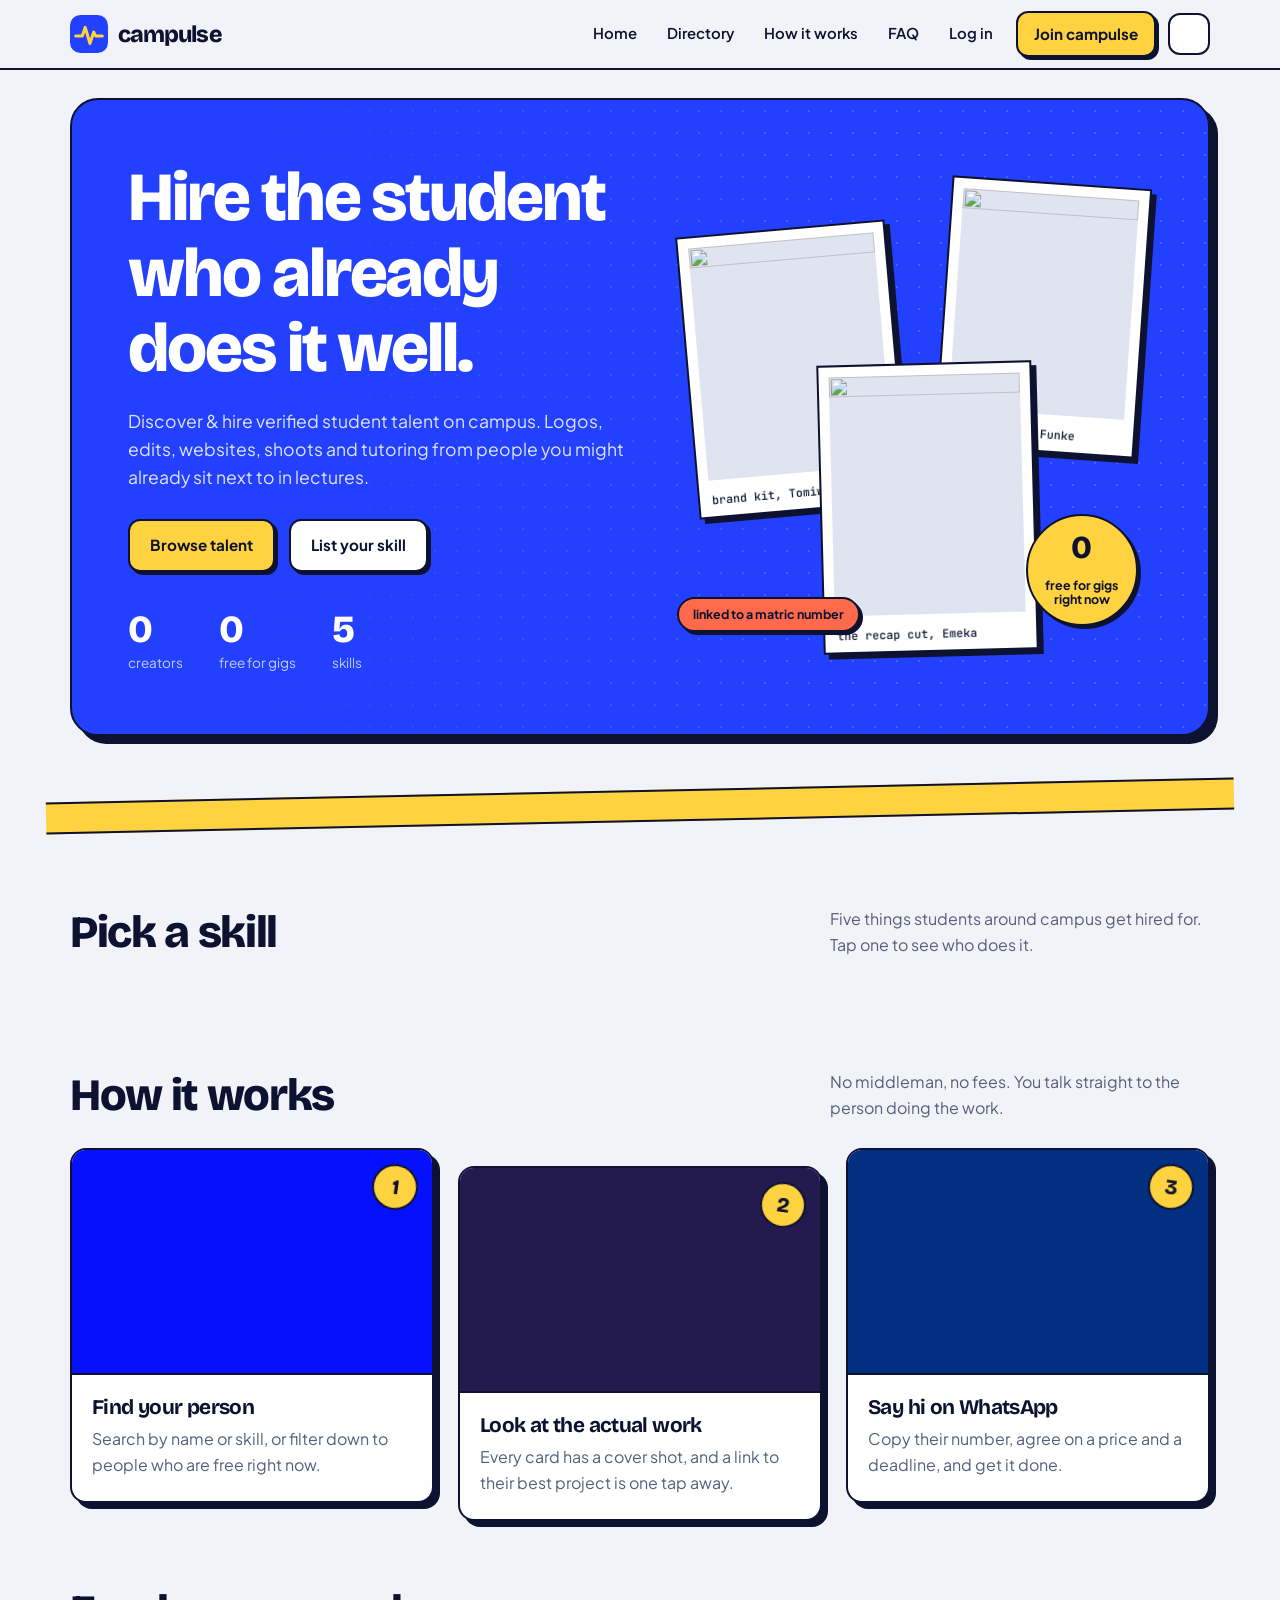
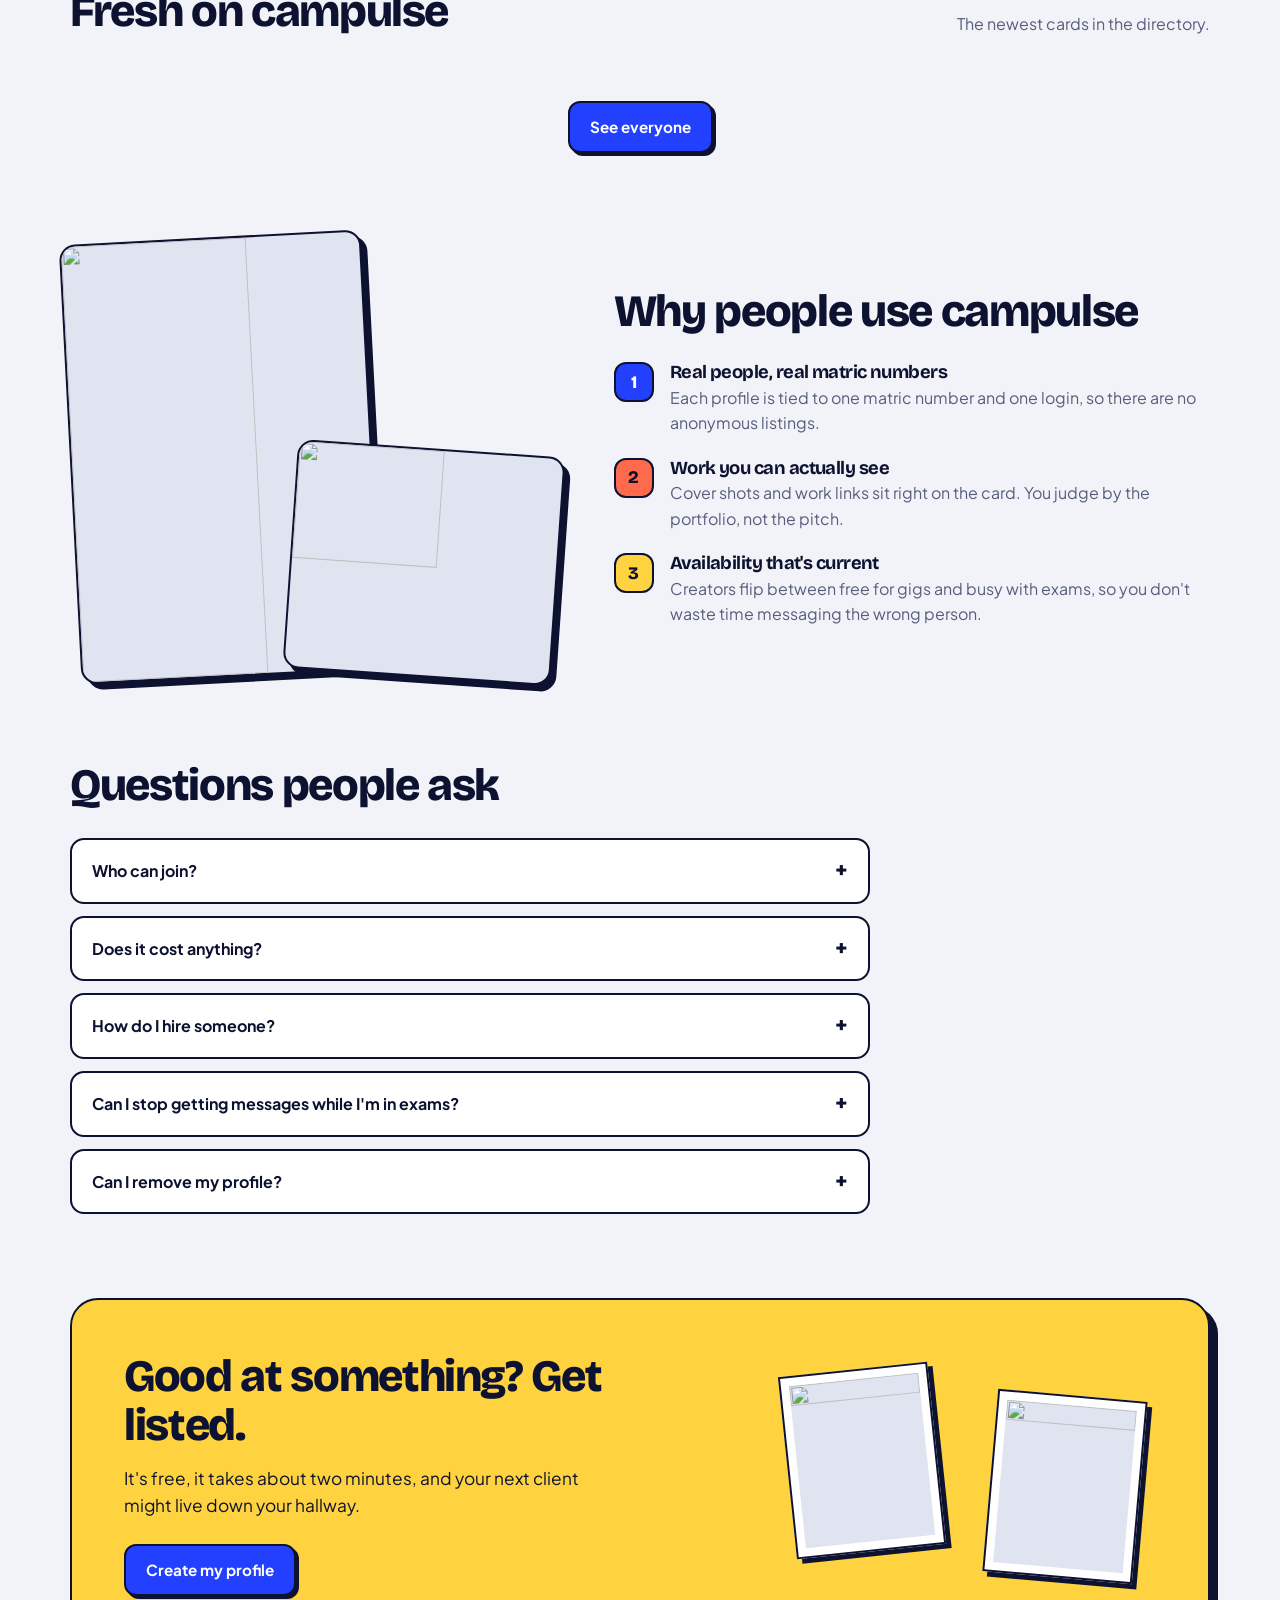
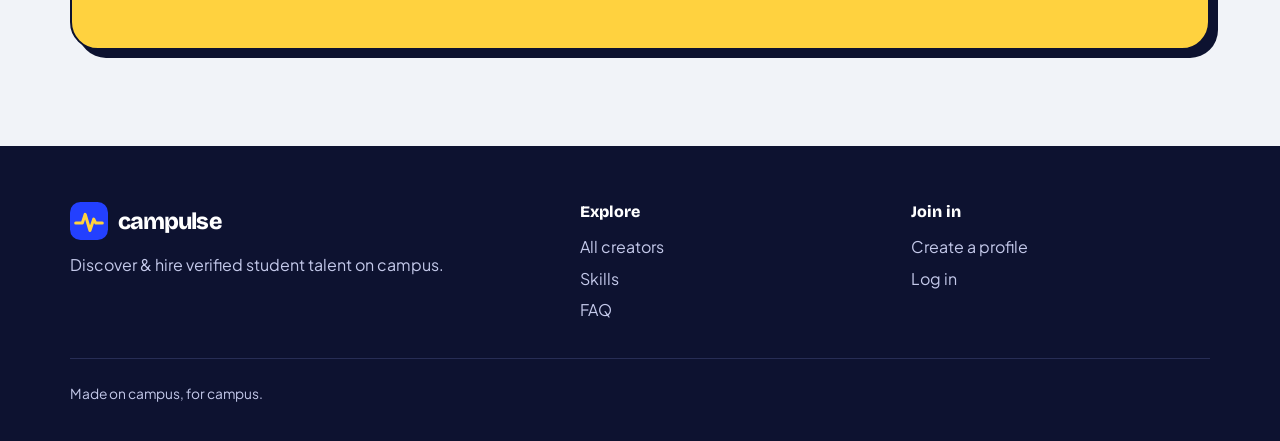
==== index.html @ c7cad1c8 "New" ====
<!DOCTYPE html>

<html data-theme="light" lang="en"><head><meta charset="utf-8"/><meta content="width=device-width, initial-scale=1" name="viewport"/><title>Campulse</title><link href="https://fonts.googleapis.com" rel="preconnect"/><link crossorigin="" href="https://fonts.gstatic.com" rel="preconnect"/><link href="https://fonts.googleapis.com/css2?family=Bricolage+Grotesque:opsz,wght@12..96,600;12..96,800&amp;family=JetBrains+Mono:wght@500&amp;family=Plus+Jakarta+Sans:wght@400;500;600;700&amp;display=swap" rel="stylesheet"/><link href="css/styles.css" rel="stylesheet"/><script>document.documentElement.dataset.theme=localStorage.getItem("campulse-theme")||(matchMedia("(prefers-color-scheme: dark)").matches?"dark":"light");</script></head><body><svg aria-hidden="true" height="0" style="position:absolute" width="0"><symbol id="logo" viewbox="0 0 40 40">
<rect fill="#2340ff" height="40" rx="11" width="40"></rect>
<path d="M6 22h7l3-9 5 17 4-12 2 4h7" fill="none" stroke="#ffd23f" stroke-linecap="round" stroke-linejoin="round" stroke-width="3.2"></path>
</symbol></svg><header class="nav">
<div class="wrap">
<a class="brand" href="index.html"><svg class="logo"><use href="#logo"></use></svg>campulse</a>
<nav aria-label="Main" class="links">
<a data-route="explore" href="index.html">Home</a>
<a data-route="directory" href="directory.html">Directory</a>
<a data-scroll="how" href="index.html#how">How it works</a>
<a data-scroll="faq" href="index.html#faq">FAQ</a>
<span id="navAuth"><a href="login.html">Log in</a><a class="btn sun" href="signup.html">Join campulse</a></span>
</nav>
<button class="icon-btn" id="themeBtn"></button>
<button aria-expanded="false" aria-label="Menu" class="icon-btn" id="menuBtn"></button>
</div>
</header><main class="wrap"><section id="explore">
<div class="hero">
<div class="hero-copy">
<h1>Hire the student who already does it well.</h1>
<p class="lead">Discover &amp; hire verified student talent on campus. Logos, edits, websites, shoots and tutoring from people you might already sit next to in lectures.</p>
<div class="hero-cta">
<a class="btn sun" href="directory.html">Browse talent</a>
<a class="btn" href="signup.html">List your skill</a>
</div>
<dl class="hero-stats">
<div><dt id="statTotal">0</dt><dd>creators</dd></div>
<div><dt id="statAvail">0</dt><dd>free for gigs</dd></div>
<div><dt>5</dt><dd>skills</dd></div>
</dl>
</div>
<div aria-hidden="true" class="collage">
<figure class="polaroid p1" style="--rot:-5deg"><img alt="" src="https://images.unsplash.com/photo-1694175271713-a6e2cc378980?auto=format&fit=crop&w=1200&q=85"/><figcaption>brand kit, Tomiwa</figcaption></figure>
<figure class="polaroid p2" style="--rot:4deg"><img alt="" src="https://images.unsplash.com/photo-1773921404238-df0227d74be9?auto=format&fit=crop&w=1200&q=85"/><figcaption>convocation, Funke</figcaption></figure>
<figure class="polaroid p3" style="--rot:-1.5deg"><img alt="" src="https://images.unsplash.com/photo-1788626003925-5872c389457b?auto=format&fit=crop&w=1200&q=85"/><figcaption>the recap cut, Emeka</figcaption></figure>
<span class="blob s1"><b id="stickAvail">0</b>free for gigs right now</span>
<span class="blob s2">linked to a matric number</span>
</div>
</div>
<div aria-hidden="true" class="marquee"><div class="track" id="ticker"></div></div>
<section class="block reveal" id="skills">
<div class="head"><h2>Pick a skill</h2><p>Five things students around campus get hired for. Tap one to see who does it.</p></div>
<div class="tiles" id="tiles"></div>
</section>
<section class="block reveal" hidden="" id="spotWrap">
<div class="head"><h2>Free for gigs this week</h2><p>These creators said yes to new work. Tap a card for their bio and links.</p></div>
<div class="spot" id="spot"></div>
</section>
<section class="block reveal" id="how">
<div class="head"><h2>How it works</h2><p>No middleman, no fees. You talk straight to the person doing the work.</p></div>
<div class="steps">
<article class="step"><div class="duo"><img alt="" loading="lazy" onerror="this.remove()" src="https://images.unsplash.com/photo-1744320911030-1ab998d994d7?auto=format&fit=crop&w=1200&q=85"/></div>
<span class="num">1</span><h3>Find your person</h3><p>Search by name or skill, or filter down to people who are free right now.</p></article>
<article class="step"><div class="duo c2"><img alt="" loading="lazy" onerror="this.remove()" src="https://images.unsplash.com/photo-1531482615713-2afd69097998?auto=format&fit=crop&w=1200&q=85"/></div>
<span class="num">2</span><h3>Look at the actual work</h3><p>Every card has a cover shot, and a link to their best project is one tap away.</p></article>
<article class="step"><div class="duo c3"><img alt="" loading="lazy" onerror="this.remove()" src="https://images.unsplash.com/photo-1543501527-49e855165f73?auto=format&fit=crop&w=1200&q=85"/></div>
<span class="num">3</span><h3>Say hi on WhatsApp</h3><p>Copy their number, agree on a price and a deadline, and get it done.</p></article>
</div>
</section>
<section class="block reveal" id="fresh">
<div class="head"><h2>Fresh on campulse</h2><p>The newest cards in the directory.</p></div>
<div class="grid" id="previewGrid"></div>
<div class="see-all"><a class="btn primary" href="directory.html">See everyone</a></div>
</section>
<section class="block why reveal" id="why">
<div aria-hidden="true" class="why-art">
<img alt="" class="w1" loading="lazy" src="https://images.unsplash.com/photo-1531482615713-2afd69097998?auto=format&fit=crop&w=1200&q=85"/>
<img alt="" class="w2" loading="lazy" src="https://images.unsplash.com/photo-1522202176988-66273c2fd55f?auto=format&fit=crop&w=1200&q=85"/>
</div>
<div class="why-copy">
<h2>Why people use campulse</h2>
<ul class="feats">
<li><span class="fi">1</span><div><h3>Real people, real matric numbers</h3><p>Each profile is tied to one matric number and one login, so there are no anonymous listings.</p></div></li>
<li><span class="fi">2</span><div><h3>Work you can actually see</h3><p>Cover shots and work links sit right on the card. You judge by the portfolio, not the pitch.</p></div></li>
<li><span class="fi">3</span><div><h3>Availability that's current</h3><p>Creators flip between free for gigs and busy with exams, so you don't waste time messaging the wrong person.</p></div></li>
</ul>
</div>
</section>
<section class="block reveal" id="faq">
<div class="head"><h2>Questions people ask</h2></div>
<div class="faq">
<details><summary>Who can join?</summary><p>Any student with a matric number. Sign up, fill in your card, and you're live straight away.</p></details>
<details><summary>Does it cost anything?</summary><p>No. Browsing and listing are both free.</p></details>
<details><summary>How do I hire someone?</summary><p>Open their card, copy their WhatsApp number and message them. You agree the price and deadline with them directly. Campulse doesn't take a cut or handle payments.</p></details>
<details><summary>Can I stop getting messages while I'm in exams?</summary><p>Switch your availability to "Busy with Exams" in your dashboard. Your card stays up, but people can see you're not taking work.</p></details>
<details><summary>Can I remove my profile?</summary><p>Yes. Delete it from your dashboard and your card and login are gone.</p></details>
</div>
</section>
<section class="block reveal">
<div class="cta">
<div><h2>Good at something? Get listed.</h2>
<p>It's free, it takes about two minutes, and your next client might live down your hallway.</p>
<a class="btn primary" href="signup.html">Create my profile</a></div>
<div aria-hidden="true" class="cta-art">
<figure class="polaroid" style="--rot:-6deg"><img alt="" loading="lazy" src="https://images.unsplash.com/photo-1519457431-44ccd64a579b?auto=format&fit=crop&w=1200&q=85"/></figure>
<figure class="polaroid" style="--rot:5deg"><img alt="" loading="lazy" src="https://images.unsplash.com/photo-1517486808906-6ca8b3f04846?auto=format&fit=crop&w=1200&q=85"/></figure>
</div>
</div>
</section>
</section></main><footer class="foot">
<div class="wrap foot-grid">
<div><a class="brand" href="index.html"><svg class="logo"><use href="#logo"></use></svg>campulse</a>
<p>Discover &amp; hire verified student talent on campus.</p></div>
<div><h4>Explore</h4><a href="directory.html">All creators</a><a data-scroll="skills" href="index.html#skills">Skills</a><a data-scroll="faq" href="index.html#faq">FAQ</a></div>
<div><h4>Join in</h4><a href="signup.html">Create a profile</a><a href="login.html">Log in</a></div>
<p class="fine">Made on campus, for campus.</p>
</div>
</footer><div aria-modal="true" class="modal" id="modal" role="dialog"><div class="sheet" id="modalBody"></div></div><div class="toast" id="toast" role="status"></div><script src="js/app.js" type="module"></script></body></html>
---- css/styles.css ----
/* styles.css — Campulse
   Look: campus noticeboard. Thick ink outlines, hard offset shadows, taped-on polaroids.
   Colours are CSS variables, so dark mode is just a second set of values. */
:root {
  --bg: #f1f3f8; --card: #ffffff; --ink: #0d1230; --muted: #565e7c; --line: #0d1230; --soft: #e0e4f0;
  --blue: #2340ff; --sun: #ffd23f; --coral: #ff6a4d; --mint: #2ee6a6;
  --dark: #0d1230;                    /* never flips, used on yellow/coral surfaces */
  --mint-d: #0a7d57; --amber-d: #8a4300;
  --shadow-c: #0d1230; --r: 16px;
  --display: 'Bricolage Grotesque', 'Plus Jakarta Sans', system-ui, sans-serif;
}
[data-theme="dark"] {
  --bg: #0b0e20; --card: #151a36; --ink: #f3f4fb; --muted: #a2a9cb; --line: #3b4478; --soft: #252c52;
  --shadow-c: #2340ff; --mint-d: #3ddc97; --amber-d: #ffb454;
}
* { box-sizing: border-box; margin: 0; }
[hidden] { display: none !important; }
html { scroll-behavior: smooth; scroll-padding-top: 90px; }
body { font-family: 'Plus Jakarta Sans', system-ui, sans-serif; background: var(--bg); color: var(--ink);
  line-height: 1.6; overflow-x: clip; transition: background .3s, color .3s; }
body.lock { overflow: hidden; }
a { color: inherit; text-decoration: none; }
button, input, select, textarea { font: inherit; color: inherit; }
img { max-width: 100%; }
h1, h2, h3 { font-family: var(--display); letter-spacing: -.03em; line-height: 1.1; }
.wrap { max-width: 1180px; margin: 0 auto; padding: 0 20px; }
.mono { font-family: 'JetBrains Mono', monospace; font-size: .76rem; color: var(--muted); }
.muted { color: var(--muted); }
.ic { width: 1.15em; height: 1.15em; flex: none; }
:focus-visible { outline: 3px solid var(--blue); outline-offset: 3px; }
[data-theme="dark"] :focus-visible { outline-color: var(--sun); }

/* ---------- Nav ---------- */
.nav { position: sticky; top: 0; z-index: 60; border-bottom: 2px solid var(--line);
  background: color-mix(in srgb, var(--bg) 90%, transparent); backdrop-filter: blur(12px); }
.nav .wrap { display: flex; align-items: center; gap: 12px; height: 68px; }
.brand { display: flex; align-items: center; gap: 10px; font: 800 1.45rem var(--display); letter-spacing: -.04em; }
.logo { width: 38px; height: 38px; flex: none; transition: transform .3s; }
.brand:hover .logo { transform: rotate(-8deg) scale(1.06); }
.links { display: flex; align-items: center; gap: 4px; margin-left: auto; }
#navAuth { display: contents; }
.links a:not(.btn), .links .link { padding: 9px 13px; border-radius: 10px; font-weight: 600; font-size: .93rem;
  background: none; border: 0; cursor: pointer; transition: background .2s; }
.links a:not(.btn):hover, .links .link:hover, .links a.active { background: var(--soft); }
.links .btn { margin-left: 6px; padding: 9px 16px; }
.icon-btn { width: 42px; height: 42px; display: grid; place-items: center; border-radius: 12px; border: 2px solid var(--line);
  background: var(--card); cursor: pointer; transition: transform .25s; }
.icon-btn:hover { transform: rotate(-12deg); }
#menuBtn { display: none; }

/* ---------- Buttons ---------- */
.btn { display: inline-flex; align-items: center; justify-content: center; gap: 8px; padding: 12px 20px; border-radius: 12px;
  border: 2px solid var(--line); background: var(--card); color: var(--ink); font-weight: 700; font-size: .95rem; cursor: pointer;
  box-shadow: 3px 3px 0 var(--shadow-c); transition: transform .15s, box-shadow .15s; }
.btn:hover { transform: translate(-2px, -2px); box-shadow: 5px 5px 0 var(--shadow-c); }
.btn:active { transform: translate(2px, 2px); box-shadow: 0 0 0 var(--shadow-c); }
.btn.primary { background: var(--blue); color: #fff; border-color: var(--dark); }
.btn.sun { background: var(--sun); color: var(--dark); border-color: var(--dark); }
.btn.danger { background: var(--coral); color: var(--dark); border-color: var(--dark); }
.btn.ghost.done { background: var(--mint); color: var(--dark); }
.btn.wide { width: 100%; padding: 15px; }
.btn:disabled { opacity: .6; cursor: wait; }
.btn.loading::after { content: ''; width: 14px; height: 14px; border: 2px solid currentColor; border-right-color: transparent; border-radius: 50%; animation: spin .7s linear infinite; }
.link-danger { background: none; border: 0; color: var(--coral); font-weight: 700; cursor: pointer; }
.link-danger:hover { text-decoration: underline; }

/* ---------- Hero ---------- */
.view { animation: fadeUp .4s ease both; }
.hero { --shadow-c: var(--dark); position: relative; overflow: hidden; margin-top: 28px; padding: 60px 56px;
  display: grid; grid-template-columns: 1.05fr .95fr; gap: 24px; align-items: center;
  background: var(--blue); color: #fff; border: 2px solid var(--dark); border-radius: 28px; box-shadow: 8px 8px 0 var(--dark); }
.hero::before { content: ''; position: absolute; inset: 0; pointer-events: none;
  background-image: radial-gradient(rgba(255,255,255,.17) 1.5px, transparent 1.5px); background-size: 22px 22px;
  -webkit-mask-image: linear-gradient(90deg, transparent 10%, #000 70%); mask-image: linear-gradient(90deg, transparent 10%, #000 70%); }
.hero > * { position: relative; }
.hero h1 { font-size: clamp(2.5rem, 5.4vw, 4.3rem); font-weight: 800; color: #fff; animation: fadeUp .6s .05s both; }
.lead { font-size: 1.1rem; color: #dfe4ff; max-width: 500px; margin: 20px 0 28px; animation: fadeUp .6s .18s both; }
.hero-cta { display: flex; gap: 14px; flex-wrap: wrap; animation: fadeUp .6s .3s both; }
.hero-stats { display: flex; gap: 36px; margin-top: 38px; animation: fadeUp .6s .42s both; }
.hero-stats dt { font: 800 2.4rem var(--display); line-height: 1; }
.hero-stats dd { font-size: .85rem; color: #c3ccff; margin: 4px 0 0; }

.collage { position: relative; height: 470px; }
.polaroid { position: absolute; margin: 0; background: #fff; padding: 10px 10px 36px; border: 2px solid var(--dark);
  box-shadow: 5px 5px 0 var(--dark); transform: rotate(var(--rot)); transition: transform .35s cubic-bezier(.3,1.4,.5,1);
  animation: drop .7s cubic-bezier(.3,1.3,.5,1) both; }
.polaroid:hover { transform: rotate(0) translateY(-8px) scale(1.03); z-index: 5; }
.polaroid img { display: block; width: 100%; aspect-ratio: 4/5; object-fit: cover; background: var(--soft); }
.polaroid figcaption { position: absolute; left: 12px; bottom: 9px; font: 500 .72rem 'JetBrains Mono', monospace; color: var(--dark); }
.p1 { width: 210px; left: 2%; top: 46px; animation-delay: .25s; }
.p2 { width: 200px; right: 2%; top: 0; animation-delay: .4s; }
.p3 { width: 215px; left: 30%; bottom: 0; animation-delay: .55s; z-index: 2; }
.blob { position: absolute; z-index: 6; display: grid; place-items: center; text-align: center; border: 2px solid var(--dark); color: var(--dark);
  font-weight: 700; font-size: .78rem; line-height: 1.2; animation: wobble 4.5s ease-in-out infinite; }
.blob.s1 { right: 3%; bottom: 26px; width: 112px; height: 112px; border-radius: 50%; background: var(--sun); --r0: -10deg; padding: 10px; box-shadow: 3px 3px 0 var(--dark); }
.blob.s1 b { display: block; font: 800 2rem var(--display); line-height: 1; }
.blob.s2 { left: 0; bottom: 20px; padding: 8px 14px; border-radius: 99px; background: var(--coral); --r0: 4deg; box-shadow: 3px 3px 0 var(--dark); animation-delay: -2s; }

/* ---------- Ticker band ---------- */
.marquee { margin: 54px -24px 0; background: var(--sun); color: var(--dark); border-block: 2px solid var(--dark);
  transform: rotate(-1.2deg); overflow: hidden; }
.track { display: flex; align-items: center; gap: 28px; width: max-content; padding: 14px 0; animation: slide 32s linear infinite; }
.track span { font: 800 1.35rem var(--display); letter-spacing: -.02em; white-space: nowrap; }
.marquee:hover .track { animation-play-state: paused; }

/* ---------- Sections ---------- */
.block { padding-top: 84px; }
.head { display: flex; justify-content: space-between; align-items: end; gap: 12px 28px; flex-wrap: wrap; margin-bottom: 28px; }
.head h2, .why h2, .cta h2 { font-size: clamp(1.9rem, 4vw, 2.8rem); font-weight: 800; }
.head p { color: var(--muted); max-width: 380px; }
.reveal { opacity: 1; transform: none; }
html.reveal-enabled .reveal { opacity: 0; transform: translateY(24px); transition: opacity .6s, transform .6s; }
html.reveal-enabled .reveal.in { opacity: 1; transform: none; }

/* skill tiles: photo + colour tint (multiply) so random photos still look cohesive */
.tiles { display: grid; grid-template-columns: repeat(5, 1fr); gap: 18px; }
.tile { position: relative; aspect-ratio: 3/4; padding: 0; text-align: left; color: #fff; cursor: pointer; overflow: hidden;
  background: var(--tc); border: 2px solid var(--line); border-radius: var(--r); box-shadow: 5px 5px 0 var(--shadow-c);
  transition: transform .2s, box-shadow .2s; }
.tile img { position: absolute; inset: 0; width: 100%; height: 100%; object-fit: cover; filter: grayscale(1) contrast(1.1); transition: transform .6s; }
.tile::after { content: ''; position: absolute; inset: 0; background: var(--tc); mix-blend-mode: multiply; }
.tile:hover { transform: translate(-4px, -4px) rotate(-1deg); box-shadow: 9px 9px 0 var(--shadow-c); }
.tile:hover img { transform: scale(1.1); }
.tile-t { position: absolute; z-index: 2; inset: auto 0 0; padding: 40px 14px 14px; display: grid; gap: 2px;
  background: linear-gradient(transparent, rgba(5,8,25,.78)); }
.tile-t b { font: 800 1.3rem var(--display); letter-spacing: -.02em; line-height: 1.1; }
.tile-t small { font-size: .8rem; opacity: .9; }
.tile-t .mono { color: #fff; opacity: .85; margin-top: 4px; }

/* spotlight posters */
.spot { display: flex; gap: 20px; overflow-x: auto; scroll-snap-type: x mandatory; padding: 4px 6px 26px; scrollbar-width: thin; }
.spot-card { position: relative; flex: 0 0 min(320px, 80%); aspect-ratio: 4/5; scroll-snap-align: start; padding: 0; text-align: left; color: #fff;
  overflow: hidden; cursor: pointer; background: var(--blue); border: 2px solid var(--line); border-radius: var(--r);
  box-shadow: 6px 6px 0 var(--shadow-c); transition: transform .2s, box-shadow .2s; }
.spot-card img { position: absolute; inset: 0; width: 100%; height: 100%; object-fit: cover; transition: transform .6s; }
.spot-card:hover { transform: translate(-4px, -4px); box-shadow: 10px 10px 0 var(--shadow-c); }
.spot-card:hover img { transform: scale(1.06); }
.spot-body { position: absolute; inset: auto 0 0; display: grid; gap: 4px; justify-items: start; padding: 60px 18px 18px;
  background: linear-gradient(transparent, rgba(5,8,25,.88)); }
.spot-body strong { font: 800 1.4rem var(--display); letter-spacing: -.02em; }
.spot-body em { font-style: normal; font-weight: 600; font-size: .85rem; color: var(--sun); }
.spot-bio { font-size: .88rem; opacity: .9; display: -webkit-box; -webkit-line-clamp: 2; -webkit-box-orient: vertical; overflow: hidden; }

/* how it works */
.steps { display: grid; grid-template-columns: repeat(3, 1fr); gap: 24px; }
.step { position: relative; background: var(--card); border: 2px solid var(--line); border-radius: var(--r); box-shadow: 6px 6px 0 var(--shadow-c); padding: 0 20px 24px; }
.step:nth-child(2) { transform: translateY(18px); }
.duo { position: relative; margin: 0 -20px 22px; aspect-ratio: 16/10; overflow: hidden; border-radius: 14px 14px 0 0; border-bottom: 2px solid var(--line); background: var(--blue); }
.duo img { width: 100%; height: 100%; object-fit: cover; filter: grayscale(1) contrast(1.1); }
.duo::after { content: ''; position: absolute; inset: 0; background: var(--blue); mix-blend-mode: multiply; }
.duo.c2::after { background: var(--coral); } .duo.c3::after { background: #10b981; }
.num { position: absolute; top: 14px; right: 14px; z-index: 2; width: 46px; height: 46px; display: grid; place-items: center;
  background: var(--sun); color: var(--dark); border: 2px solid var(--dark); border-radius: 50%; font: 800 1.3rem var(--display); transform: rotate(8deg); }
.step h3 { font-size: 1.3rem; margin-bottom: 6px; }
.step p { color: var(--muted); }

/* directory controls */
.toolbar { display: grid; grid-template-columns: 1fr auto; gap: 12px; }
.search { display: flex; align-items: center; gap: 10px; padding: 0 16px; background: var(--card); border: 2px solid var(--line); border-radius: 14px; box-shadow: 4px 4px 0 var(--shadow-c); transition: box-shadow .2s, transform .2s; }
.search:focus-within { transform: translate(-2px, -2px); box-shadow: 6px 6px 0 var(--blue); }
.search input { flex: 1; min-width: 0; padding: 15px 0; border: 0; background: none; outline: none; }
select { padding: 12px 14px; background: var(--card); border: 2px solid var(--line); border-radius: 12px; cursor: pointer; }
.filters { display: flex; align-items: center; gap: 12px 18px; flex-wrap: wrap; margin-top: 18px; }
.pills { display: flex; gap: 8px; overflow-x: auto; padding: 4px 4px 8px; margin: 0 -4px; scrollbar-width: none; max-width: 100%; }
.pill { white-space: nowrap; padding: 8px 16px; border-radius: 99px; border: 2px solid var(--line); background: var(--card); font-weight: 600; font-size: .9rem; cursor: pointer;
  transition: transform .2s, background .2s, color .2s; }
.pill:hover { transform: translateY(-2px) rotate(-1.5deg); }
.pill.active { background: var(--dark); color: #fff; border-color: var(--dark); }
[data-theme="dark"] .pill.active { background: var(--sun); color: var(--dark); border-color: var(--sun); }
.check { display: flex; align-items: center; gap: 8px; font-weight: 600; font-size: .9rem; cursor: pointer; }
.check input { width: 18px; height: 18px; accent-color: var(--blue); }
.count-line { margin: 14px 0 18px; }
.grid { display: grid; grid-template-columns: repeat(auto-fill, minmax(285px, 1fr)); gap: 26px; }
.empty { grid-column: 1/-1; text-align: center; padding: 44px 12px; color: var(--muted); display: grid; gap: 16px; justify-items: center; }

.dir-head { padding: 44px 0 26px; }
.dir-head h1 { font-size: clamp(2rem, 5vw, 3.2rem); font-weight: 800; margin-bottom: 8px; }
.see-all { display: flex; justify-content: center; margin-top: 36px; }

/* ---------- Profile card ---------- */
.card { position: relative; display: flex; flex-direction: column; overflow: hidden; background: var(--card);
  border: 2px solid var(--line); border-radius: var(--r); box-shadow: 6px 6px 0 var(--shadow-c);
  animation: cardIn .5s cubic-bezier(.2,.8,.2,1) both; animation-delay: calc(var(--i, 0) * 60ms);   /* staggered entrance */
  transition: transform .2s, box-shadow .2s; }
.card:hover { transform: translate(-4px, -4px); box-shadow: 10px 10px 0 var(--shadow-c); }
.cover { position: relative; aspect-ratio: 16/9; overflow: hidden; background: linear-gradient(135deg, var(--blue), var(--coral)); }
.cover img { width: 100%; height: 100%; object-fit: cover; display: block; transition: transform .6s ease; }
.card:hover .cover img { transform: scale(1.07); }
.sticker { position: absolute; left: 12px; top: 12px; padding: 3px 11px; background: var(--sun); color: var(--dark); border: 2px solid var(--dark);
  border-radius: 8px; font-weight: 800; font-size: .76rem; transform: rotate(-3deg); transition: transform .25s; }
.card:hover .sticker { transform: rotate(2deg) scale(1.06); }
.heart { position: absolute; right: 10px; top: 10px; width: 38px; height: 38px; display: grid; place-items: center; border-radius: 50%;
  border: 2px solid var(--dark); background: #fff; color: var(--dark); cursor: pointer; transition: transform .2s, background .2s; }
.heart:hover { transform: scale(1.12); }
.heart.on { background: var(--coral); }
.heart.on .ic { fill: currentColor; }
.heart.pop { animation: pop .4s; }
.card-body { display: flex; flex-direction: column; gap: 12px; flex: 1; padding: 14px 18px 18px; }
.who { position: relative; min-height: 44px; padding-left: 72px; }
.who h3 { font-size: 1.1rem; line-height: 1.2; }
.avatar { position: absolute; left: 0; top: -34px; width: 58px; height: 58px; border-radius: 50%; object-fit: cover;
  border: 3px solid var(--card); background: var(--coral); box-shadow: 0 0 0 2px var(--line); }
.tick { display: inline-grid; place-items: center; width: 17px; height: 17px; margin-left: 6px; border-radius: 50%; background: var(--blue); color: #fff; vertical-align: 2px; }
.tick .ic { width: 11px; height: 11px; stroke-width: 3.5; }
.bio { color: var(--muted); font-size: .93rem; display: -webkit-box; -webkit-line-clamp: 3; -webkit-box-orient: vertical; overflow: hidden; }
.bio.full { display: block; }
.actions { display: flex; gap: 10px; margin-top: auto; flex-wrap: wrap; }
.actions .btn { flex: 1 1 120px; padding: 10px 12px; font-size: .88rem; }
.badge { align-self: flex-start; display: inline-flex; align-items: center; gap: 8px; padding: 4px 12px; border-radius: 99px; font-size: .78rem; font-weight: 700; }
.badge i { width: 8px; height: 8px; border-radius: 50%; background: currentColor; animation: pulse 1.8s infinite; }
.badge.ok { color: var(--mint-d); background: color-mix(in srgb, var(--mint) 24%, transparent); }
.badge.warn { color: var(--amber-d); background: color-mix(in srgb, var(--sun) 32%, transparent); }
.badge.warn i { animation-duration: 3.2s; }
.spot-body .badge { background: rgba(255,255,255,.95); }
.tag { padding: 4px 12px; border-radius: 8px; background: var(--sun); color: var(--dark); border: 2px solid var(--dark); font-weight: 800; font-size: .78rem; }

/* skeleton shimmer */
.skel { background: linear-gradient(90deg, var(--soft) 25%, color-mix(in srgb, var(--soft) 45%, var(--card)) 50%, var(--soft) 75%); background-size: 200% 100%; animation: shimmer 1.3s infinite linear; }
.skel.line { height: 12px; border-radius: 6px; } .w80 { width: 80%; } .w60 { width: 60%; } .w30 { width: 30%; }
.skel-card { animation: none; } .skel-card:hover { transform: none; box-shadow: 6px 6px 0 var(--shadow-c); }

/* ---------- Why / FAQ / CTA ---------- */
.why { display: grid; grid-template-columns: .9fr 1.1fr; gap: 56px; align-items: center; }
.why-art { position: relative; height: 440px; }
.why-art img { position: absolute; object-fit: cover; border: 2px solid var(--line); border-radius: var(--r); box-shadow: 6px 6px 0 var(--shadow-c); transition: transform .4s; background: var(--soft); }
.why-art .w1 { width: 62%; height: 100%; left: 0; top: 0; transform: rotate(-3deg); }
.why-art .w2 { width: 55%; height: 52%; right: 0; bottom: 0; transform: rotate(4deg); }
.why-art:hover .w1 { transform: rotate(-1deg); } .why-art:hover .w2 { transform: rotate(2deg); }
.feats { list-style: none; padding: 0; margin-top: 26px; display: grid; gap: 22px; }
.feats li { display: flex; gap: 16px; }
.fi { flex: none; width: 40px; height: 40px; display: grid; place-items: center; border-radius: 12px; background: var(--blue); color: #fff; border: 2px solid var(--dark); font: 800 1.1rem var(--display); }
.feats li:nth-child(2) .fi { background: var(--coral); color: var(--dark); } .feats li:nth-child(3) .fi { background: var(--sun); color: var(--dark); }
.feats h3 { font-size: 1.15rem; margin-bottom: 2px; } .feats p { color: var(--muted); }
.faq { display: grid; gap: 12px; max-width: 800px; }
details { background: var(--card); border: 2px solid var(--line); border-radius: 14px; padding: 0 20px; transition: box-shadow .2s; }
details[open] { box-shadow: 4px 4px 0 var(--shadow-c); }
summary { cursor: pointer; padding: 18px 0; font-weight: 700; list-style: none; display: flex; justify-content: space-between; gap: 16px; }
summary::-webkit-details-marker { display: none; }
summary::after { content: '+'; font: 800 1.5rem/1 var(--display); transition: transform .25s; }
details[open] summary::after { transform: rotate(45deg); }
details p { padding-bottom: 18px; color: var(--muted); animation: fadeUp .3s both; }
.cta { --shadow-c: var(--dark); display: grid; grid-template-columns: 1.2fr .8fr; gap: 30px; align-items: center; padding: 52px; overflow: hidden;
  background: var(--sun); color: var(--dark); border: 2px solid var(--dark); border-radius: 28px; box-shadow: 8px 8px 0 var(--dark); }
.cta p { margin: 14px 0 24px; font-size: 1.08rem; max-width: 460px; }
.cta-art { position: relative; height: 230px; }
.cta-art .polaroid { width: 150px; padding: 8px 8px 8px; animation: none; }
.cta-art .polaroid:first-child { left: 8%; top: 10px; } .cta-art .polaroid:last-child { right: 4%; top: 36px; }

/* ---------- Footer ---------- */
.foot { margin-top: 96px; padding: 56px 0 36px; background: #0d1230; color: #c4c9ea; --shadow-c: #000; }
.foot .brand { color: #fff; margin-bottom: 12px; }
.foot-grid { display: grid; grid-template-columns: 1.6fr 1fr 1fr; gap: 32px; }
.foot h4 { color: #fff; font: 800 1rem var(--display); margin-bottom: 10px; }
.foot a:not(.brand) { display: block; padding: 3px 0; } .foot a:not(.brand):hover { color: var(--sun); }
.fine { grid-column: 1/-1; padding-top: 24px; border-top: 1px solid #272d55; font-size: .86rem; }

/* ---------- Forms / auth ---------- */
.panel { background: var(--card); border: 2px solid var(--line); border-radius: 20px; padding: 24px; box-shadow: 6px 6px 0 var(--shadow-c); }
.form { display: grid; gap: 18px; }
.fields { display: grid; grid-template-columns: 1fr 1fr; gap: 16px; }
.fields .full { grid-column: 1/-1; }
.form label { display: grid; gap: 6px; font-weight: 700; font-size: .86rem; align-content: start; }
.form small { color: var(--muted); font-weight: 500; }
.form input, .form select, .form textarea { width: 100%; padding: 12px 14px; background: var(--bg); border: 2px solid var(--line); border-radius: 12px; font-weight: 500; transition: box-shadow .15s, transform .15s; }
.form input:focus, .form select:focus, .form textarea:focus { outline: none; box-shadow: 3px 3px 0 var(--blue); transform: translate(-1px, -1px); }
[data-theme="dark"] .form input:focus, [data-theme="dark"] .form select:focus, [data-theme="dark"] .form textarea:focus { box-shadow: 3px 3px 0 var(--sun); }
.mono-in { font-family: 'JetBrains Mono', monospace; }
.switch-line { text-align: center; color: var(--muted); }
.switch-line a { color: var(--ink); font-weight: 700; text-decoration: underline; text-decoration-thickness: 2px; text-underline-offset: 3px; }

/* auth pages: the .auth wrapper centres the card horizontally AND vertically on desktop */
.auth { display: grid; place-items: center; min-height: calc(100svh - 68px); padding: 40px 0; }
.auth-card { width: 100%; max-width: 1040px; display: grid; grid-template-columns: .82fr 1.18fr; overflow: hidden;
  background: var(--card); border: 2px solid var(--line); border-radius: 26px; box-shadow: 8px 8px 0 var(--shadow-c); }
.auth-card.slim { max-width: 860px; grid-template-columns: .9fr 1.1fr; }
.auth-art { position: relative; display: flex; flex-direction: column; justify-content: space-between; gap: 28px; padding: 32px; color: #fff; overflow: hidden;
  background: var(--blue); border-right: 2px solid var(--line); }
.auth-art::before { content: ''; position: absolute; inset: 0; pointer-events: none; background-image: radial-gradient(rgba(255,255,255,.17) 1.5px, transparent 1.5px); background-size: 22px 22px; }
.auth-art > * { position: relative; }
.auth-art .brand { color: #fff; }
.quote { font: 800 clamp(1.5rem, 2.6vw, 2.05rem) var(--display); letter-spacing: -.03em; line-height: 1.12; }
.mini { display: flex; gap: 12px; }
.mini img { width: 50%; aspect-ratio: 4/5; object-fit: cover; border: 3px solid #fff; border-radius: 6px; box-shadow: 4px 4px 0 var(--dark); background: var(--soft); transition: transform .3s; }
.mini img:first-child { transform: rotate(-4deg); } .mini img:last-child { transform: rotate(3deg) translateY(12px); }
.mini img:hover { transform: rotate(0) scale(1.04); }
.auth-main { padding: 38px 36px; display: grid; gap: 8px; align-content: center; }
.auth-main h1 { font-size: clamp(1.8rem, 3.4vw, 2.4rem); font-weight: 800; }
.auth-main .form { margin-top: 18px; }

/* ---------- Dashboard ---------- */
.dash-head { display: flex; justify-content: space-between; align-items: start; gap: 16px; flex-wrap: wrap; padding: 44px 0 26px; }
.dash-head h1 { font-size: clamp(2rem, 5vw, 3rem); font-weight: 800; }
.lead-dark { color: var(--muted); margin-top: 8px; max-width: 520px; }
.dash-grid { display: grid; grid-template-columns: minmax(280px, 380px) 1fr; gap: 28px; align-items: start; }
.sec { font-size: 1.15rem; margin-bottom: 14px; }
.dash-grid .card { animation: none; } .dash-grid .card:hover { transform: none; box-shadow: 6px 6px 0 var(--shadow-c); }
.dash-side { display: grid; gap: 22px; margin-top: 40px; }
.avail { display: flex; justify-content: space-between; align-items: center; gap: 16px; }
.avail b { display: block; margin-top: 8px; }
.meter-head { display: flex; justify-content: space-between; margin-bottom: 12px; }
.meter { height: 14px; border: 2px solid var(--line); border-radius: 99px; background: var(--bg); overflow: hidden; margin-bottom: 12px; }
.meter span { display: block; height: 100%; width: 0; background: repeating-linear-gradient(45deg, var(--blue) 0 10px, #4a63ff 10px 20px); transition: width .7s cubic-bezier(.2,.8,.2,1); }
.edit-head { margin-top: 56px; margin-bottom: 18px; }
#editForm { margin-bottom: 20px; }
.switch input { display: none; }
.switch span { display: block; width: 58px; height: 32px; border: 2px solid var(--line); border-radius: 99px; background: var(--soft); position: relative; cursor: pointer; transition: background .3s; }
.switch span::after { content: ''; position: absolute; top: 2px; left: 2px; width: 24px; height: 24px; border-radius: 50%; background: var(--card); border: 2px solid var(--line); transition: transform .3s cubic-bezier(.3,1.4,.5,1); }
.switch input:checked + span { background: var(--mint); }
.switch input:checked + span::after { transform: translateX(26px); }

/* ---------- Modal / toast ---------- */
.modal { position: fixed; inset: 0; z-index: 100; display: grid; place-items: center; padding: 16px; background: rgba(6,8,20,.65); backdrop-filter: blur(4px);
  opacity: 0; visibility: hidden; transition: opacity .25s, visibility .25s; }
.modal.open { opacity: 1; visibility: visible; }
.sheet { position: relative; width: 100%; max-width: 500px; max-height: 90vh; overflow: auto; background: var(--card); border: 2px solid var(--line); border-radius: 22px;
  box-shadow: 8px 8px 0 var(--shadow-c); transform: translateY(30px) rotate(-1.5deg) scale(.96); transition: transform .4s cubic-bezier(.2,.9,.3,1.3); }
.modal.open .sheet { transform: none; }
.sheet .x { position: absolute; top: 12px; right: 12px; z-index: 2; width: 38px; height: 38px; display: grid; place-items: center; border-radius: 50%; border: 2px solid var(--dark); background: #fff; color: var(--dark); cursor: pointer; }
.sheet .cover { border-bottom: 2px solid var(--line); }
.m-body { display: grid; gap: 14px; padding: 18px 22px 24px; }
.m-body .who { margin-top: 6px; padding-top: 0; } .m-body .avatar { top: -42px; width: 66px; height: 66px; }
.m-body .who { margin-top: 20px; }
.m-body .row { display: flex; gap: 10px; align-items: center; flex-wrap: wrap; }
.m-body.confirm .who { margin: 0; }
.wa { display: inline-flex; gap: 8px; align-items: center; justify-content: center; font-weight: 700; color: var(--mint-d); }
.wa:hover { text-decoration: underline; }
.toast { position: fixed; left: 50%; bottom: 26px; z-index: 200; max-width: 92vw; padding: 12px 20px; border: 2px solid var(--dark); border-radius: 12px;
  font-weight: 600; color: var(--dark); background: var(--sun); box-shadow: 4px 4px 0 var(--dark); transform: translate(-50%, 30px); opacity: 0; pointer-events: none; transition: .3s; }
.toast.show { opacity: 1; transform: translate(-50%, 0); }
.toast.err { background: var(--coral); }

/* ---------- Keyframes ---------- */
@keyframes cardIn { from { opacity: 0; transform: translateY(28px) rotate(1deg); } to { opacity: 1; transform: none; } }
@keyframes fadeUp { from { opacity: 0; transform: translateY(14px); } to { opacity: 1; transform: none; } }
@keyframes drop { from { opacity: 0; transform: translateY(-50px) rotate(calc(var(--rot) * 3)); } to { opacity: 1; transform: rotate(var(--rot)); } }
@keyframes wobble { 0%, 100% { transform: rotate(var(--r0, 0deg)); } 50% { transform: rotate(calc(var(--r0, 0deg) + 5deg)) scale(1.04); } }
@keyframes slide { to { transform: translateX(-50%); } }
@keyframes shimmer { to { background-position: -200% 0; } }
@keyframes pulse { 0% { box-shadow: 0 0 0 0 currentColor; } 70% { box-shadow: 0 0 0 7px transparent; } 100% { box-shadow: 0 0 0 0 transparent; } }
@keyframes pop { 40% { transform: scale(1.35); } }
@keyframes spin { to { transform: rotate(360deg); } }

/* ---------- Responsive ---------- */
@media (max-width: 1000px) {
  .tiles { grid-template-columns: repeat(3, 1fr); }
  .hero { grid-template-columns: 1fr; padding: 44px 32px 36px; }
  .collage { height: 360px; max-width: 520px; width: 100%; margin: 6px auto 0; }
  .p1 { width: 165px; } .p2 { width: 160px; } .p3 { width: 170px; }
  .why { grid-template-columns: 1fr; gap: 36px; } .why-art { height: 360px; max-width: 520px; }
  .steps { grid-template-columns: 1fr; max-width: 520px; } .step:nth-child(2) { transform: none; }
}
@media (max-width: 860px) {
  #menuBtn { display: grid; } #themeBtn { margin-left: auto; }
  .links { position: absolute; top: 68px; left: 0; right: 0; flex-direction: column; align-items: stretch; gap: 4px; margin: 0; padding: 12px 20px 20px;
    background: var(--bg); border-bottom: 2px solid var(--line); opacity: 0; visibility: hidden; transform: translateY(-10px); transition: .25s; }
  .nav.open .links { opacity: 1; visibility: visible; transform: none; }
  .links a:not(.btn), .links .link { padding: 13px 12px; text-align: left; }
  .links .btn { margin: 8px 0 0; }
  .auth-card, .auth-card.slim { grid-template-columns: 1fr; max-width: 560px; }
  .auth-art { display: none; }
  .auth-main { padding: 30px 24px; }
  .auth { min-height: 0; padding: 24px 0 40px; place-items: start center; }
  .dash-grid { grid-template-columns: 1fr; } .dash-side { margin-top: 0; }
  .cta { grid-template-columns: 1fr; padding: 34px 26px; } .cta-art { height: 200px; }
}
@media (max-width: 620px) {
  .wrap { padding: 0 16px; }
  .hero { margin-top: 16px; padding: 34px 22px 28px; border-radius: 22px; box-shadow: 5px 5px 0 var(--dark); }
  .hero-stats { gap: 22px; } .hero-stats dt { font-size: 2rem; }
  .hero-cta .btn { flex: 1 1 100%; }
  .collage { height: 300px; } .p1 { width: 130px; top: 36px; } .p2 { width: 128px; } .p3 { width: 136px; left: 32%; }
  .blob.s1 { width: 92px; height: 92px; font-size: .7rem; } .blob.s1 b { font-size: 1.6rem; } .blob.s2 { font-size: .7rem; }
  .marquee { margin-top: 40px; }
  .block { padding-top: 64px; }
  .tiles { grid-template-columns: repeat(2, 1fr); gap: 14px; }
  .tile:first-child { grid-column: span 2; aspect-ratio: 16/10; }
  .toolbar { grid-template-columns: 1fr; }
  .grid { grid-template-columns: 1fr; }
  .fields { grid-template-columns: 1fr; }
  .why-art { height: 300px; }
  .foot-grid { grid-template-columns: 1fr 1fr; } .foot-grid > :first-child { grid-column: 1/-1; }
  .avail { flex-wrap: wrap; }
  .toast { bottom: 16px; }
}
@media (prefers-reduced-motion: reduce) {
  *, *::before, *::after { animation-duration: .01ms !important; animation-iteration-count: 1 !important; transition-duration: .01ms !important; }
  html.reveal-enabled .reveal { opacity: 1; transform: none; }
}
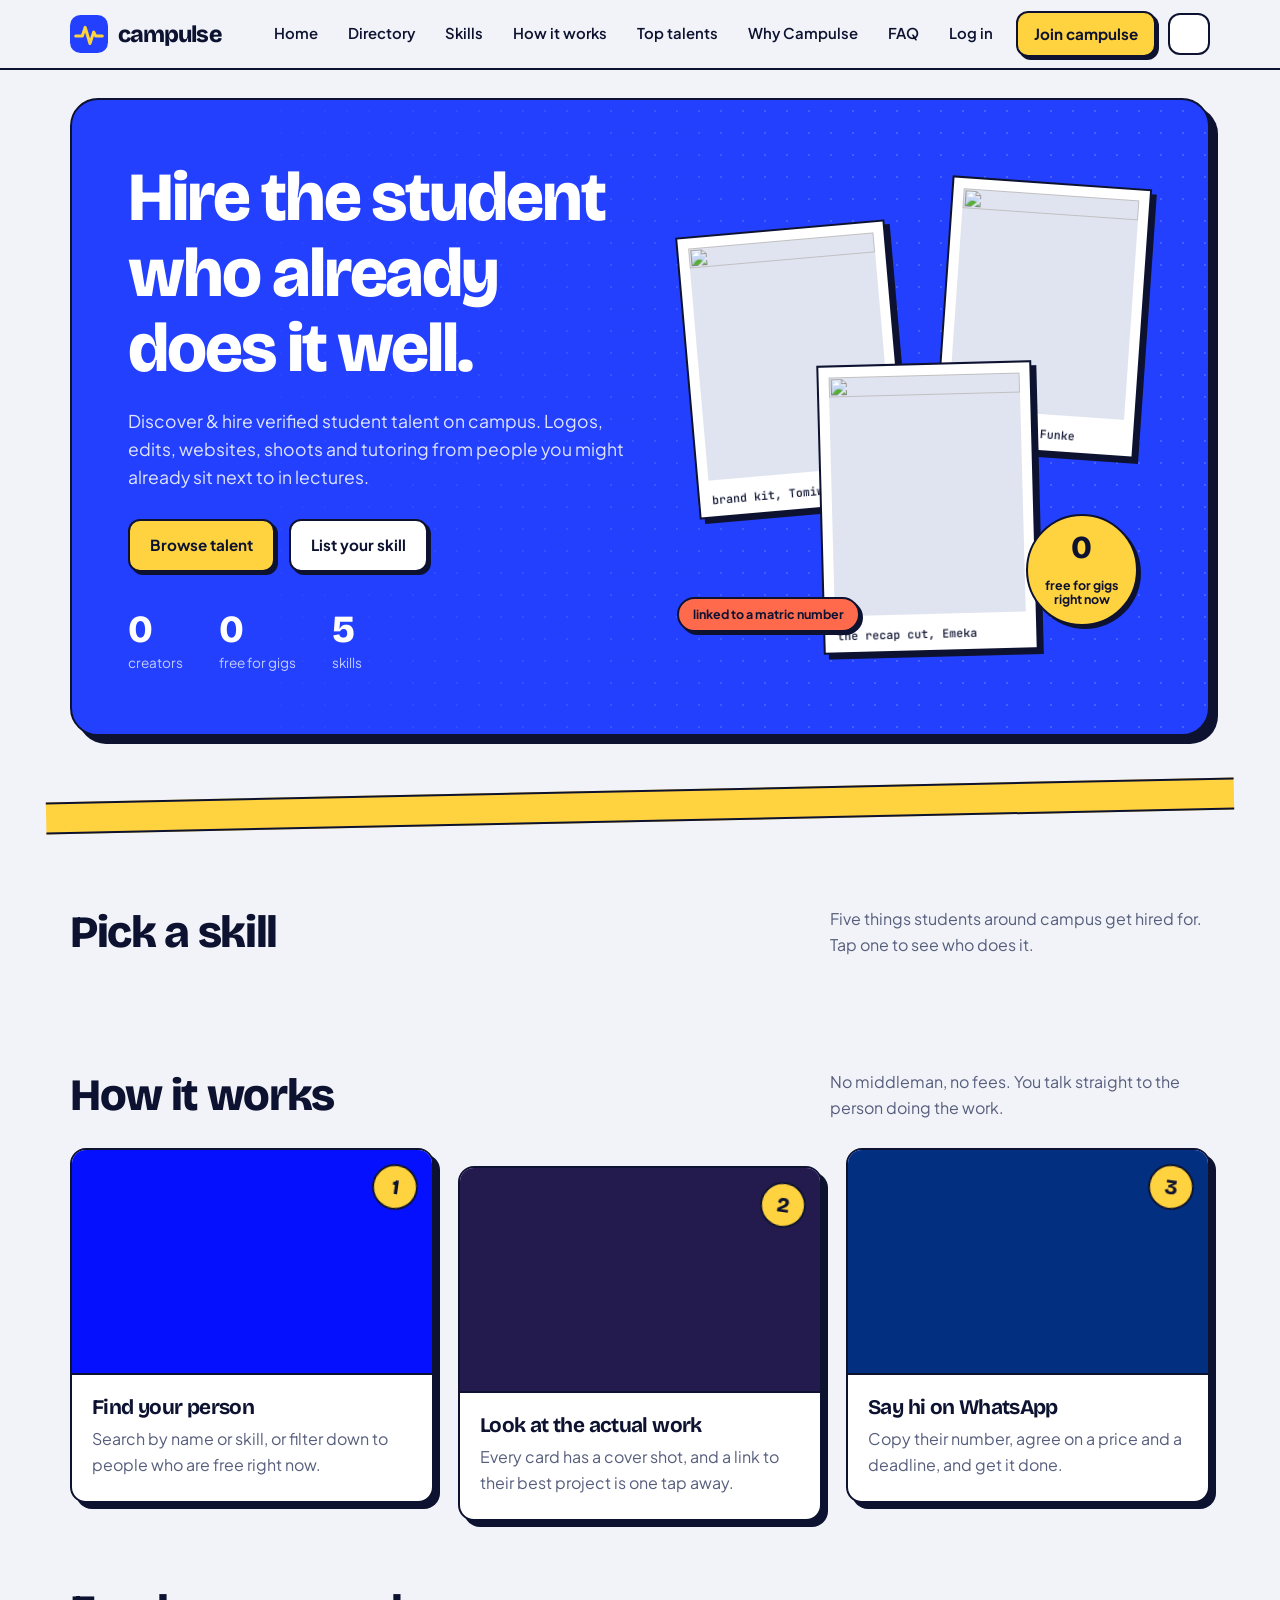
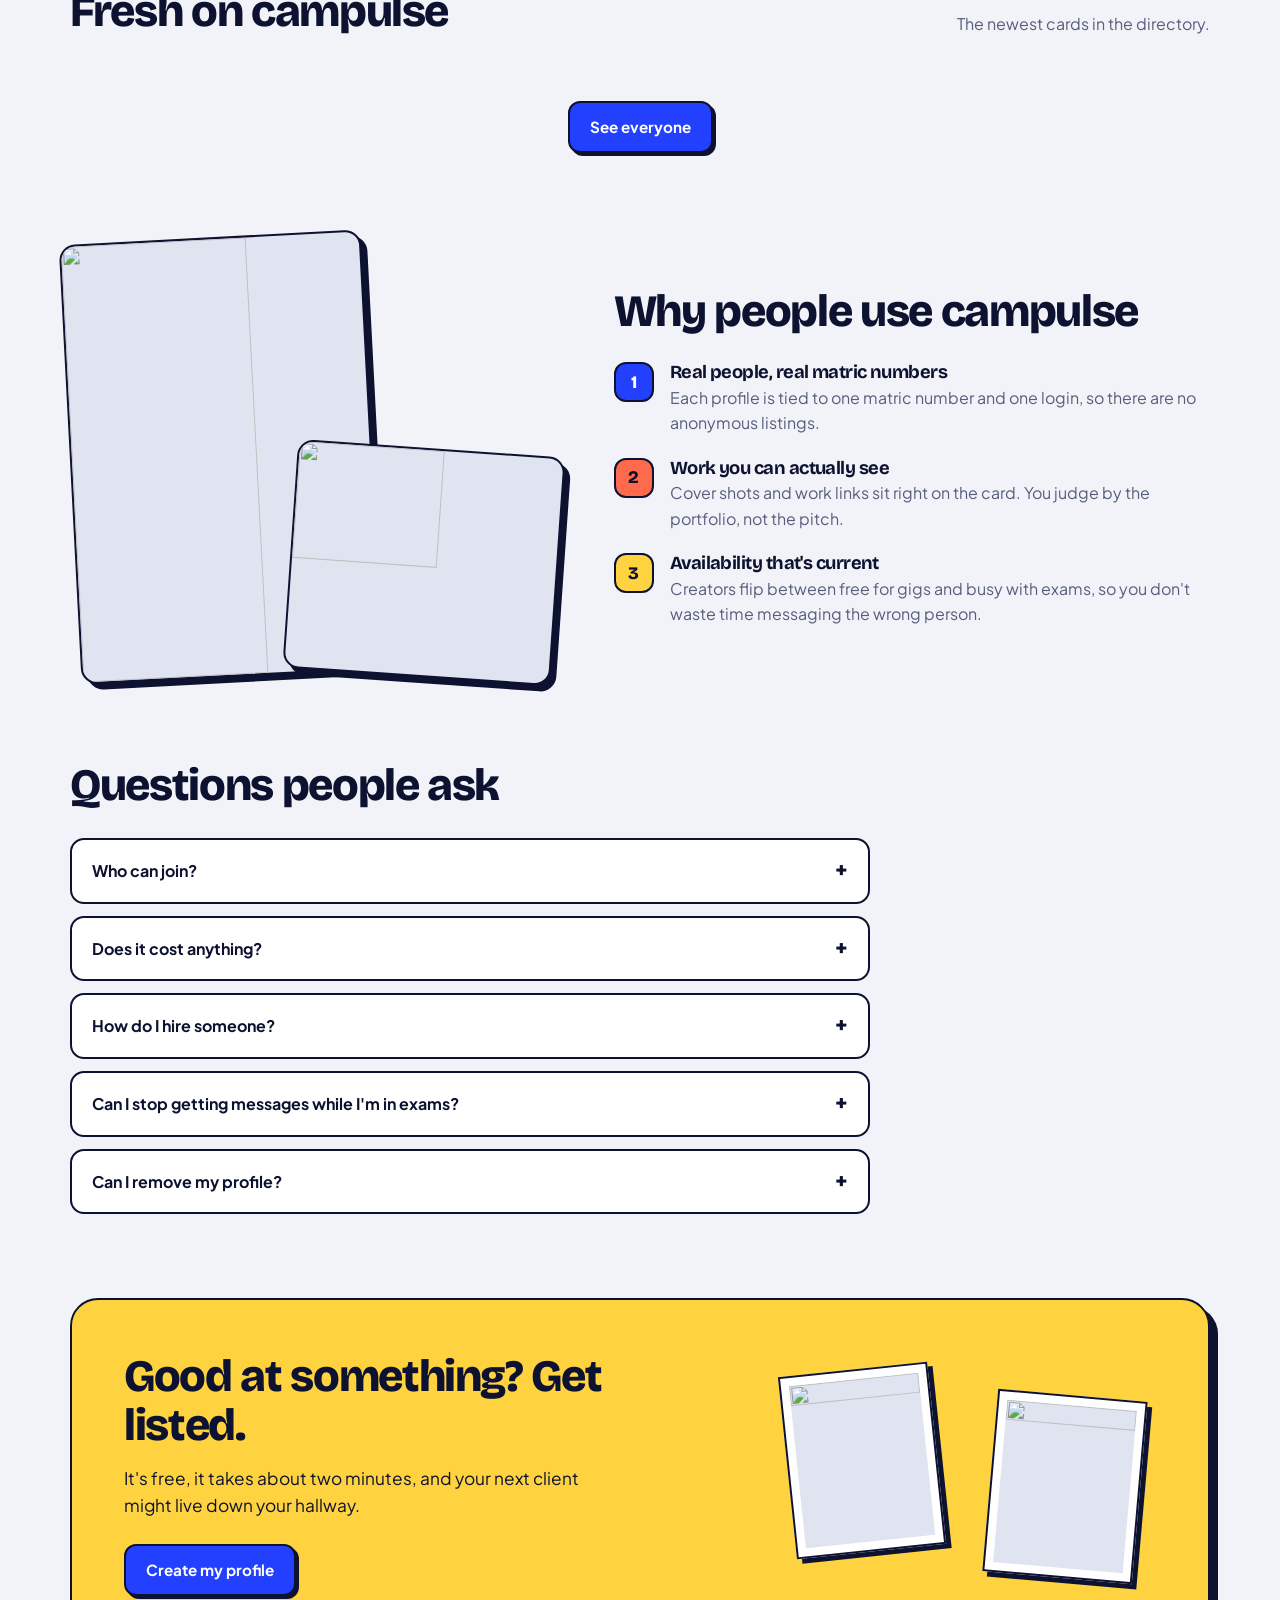
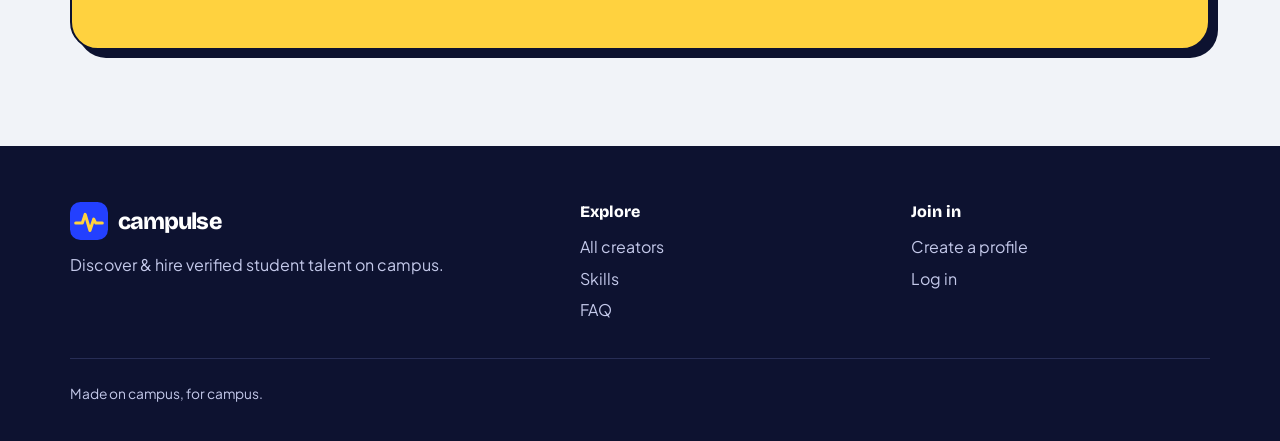
==== commit 6f01f468: "Latest users" ====
--- a/index.html
+++ b/index.html
@@ -9,7 +9,10 @@
 <nav aria-label="Main" class="links">
 <a data-route="explore" href="index.html">Home</a>
 <a data-route="directory" href="directory.html">Directory</a>
+<a data-scroll="skills" href="index.html#skills">Skills</a>
 <a data-scroll="how" href="index.html#how">How it works</a>
+<a data-scroll="fresh" href="index.html#fresh">Top talents</a>
+<a data-scroll="why" href="index.html#why">Why Campulse</a>
 <a data-scroll="faq" href="index.html#faq">FAQ</a>
 <span id="navAuth"><a href="login.html">Log in</a><a class="btn sun" href="signup.html">Join campulse</a></span>
 </nav>
@@ -32,9 +35,9 @@
 </dl>
 </div>
 <div aria-hidden="true" class="collage">
-<figure class="polaroid p1" style="--rot:-5deg"><img alt="" src="https://images.unsplash.com/photo-1694175271713-a6e2cc378980?auto=format&fit=crop&w=1200&q=85"/><figcaption>brand kit, Tomiwa</figcaption></figure>
-<figure class="polaroid p2" style="--rot:4deg"><img alt="" src="https://images.unsplash.com/photo-1773921404238-df0227d74be9?auto=format&fit=crop&w=1200&q=85"/><figcaption>convocation, Funke</figcaption></figure>
-<figure class="polaroid p3" style="--rot:-1.5deg"><img alt="" src="https://images.unsplash.com/photo-1788626003925-5872c389457b?auto=format&fit=crop&w=1200&q=85"/><figcaption>the recap cut, Emeka</figcaption></figure>
+<figure class="polaroid p1" style="--rot:-5deg"><img alt="" src="https://images.unsplash.com/photo-1523240795612-9a054b0db644?auto=format&fit=crop&w=1200&q=85"/><figcaption>brand kit, Tomiwa</figcaption></figure>
+<figure class="polaroid p2" style="--rot:4deg"><img alt="" src="https://images.unsplash.com/photo-1523050854058-8df90110c9f1?auto=format&fit=crop&w=1200&q=85"/><figcaption>convocation, Funke</figcaption></figure>
+<figure class="polaroid p3" style="--rot:-1.5deg"><img alt="" src="https://images.unsplash.com/photo-1523580846011-d3a5bc25702b?auto=format&fit=crop&w=1200&q=85"/><figcaption>the recap cut, Emeka</figcaption></figure>
 <span class="blob s1"><b id="stickAvail">0</b>free for gigs right now</span>
 <span class="blob s2">linked to a matric number</span>
 </div>
@@ -51,11 +54,11 @@
 <section class="block reveal" id="how">
 <div class="head"><h2>How it works</h2><p>No middleman, no fees. You talk straight to the person doing the work.</p></div>
 <div class="steps">
-<article class="step"><div class="duo"><img alt="" loading="lazy" onerror="this.remove()" src="https://images.unsplash.com/photo-1744320911030-1ab998d994d7?auto=format&fit=crop&w=1200&q=85"/></div>
+<article class="step"><div class="duo"><img alt="" loading="lazy" onerror="this.remove()" src="https://images.unsplash.com/photo-1517486808906-6ca8b3f04846?auto=format&fit=crop&w=1200&q=85"/></div>
 <span class="num">1</span><h3>Find your person</h3><p>Search by name or skill, or filter down to people who are free right now.</p></article>
-<article class="step"><div class="duo c2"><img alt="" loading="lazy" onerror="this.remove()" src="https://images.unsplash.com/photo-1531482615713-2afd69097998?auto=format&fit=crop&w=1200&q=85"/></div>
+<article class="step"><div class="duo c2"><img alt="" loading="lazy" onerror="this.remove()" src="https://images.unsplash.com/photo-1521737711867-e3b97375f902?auto=format&fit=crop&w=1200&q=85"/></div>
 <span class="num">2</span><h3>Look at the actual work</h3><p>Every card has a cover shot, and a link to their best project is one tap away.</p></article>
-<article class="step"><div class="duo c3"><img alt="" loading="lazy" onerror="this.remove()" src="https://images.unsplash.com/photo-1543501527-49e855165f73?auto=format&fit=crop&w=1200&q=85"/></div>
+<article class="step"><div class="duo c3"><img alt="" loading="lazy" onerror="this.remove()" src="https://images.unsplash.com/photo-1529156069898-49953e39b3ac?auto=format&fit=crop&w=1200&q=85"/></div>
 <span class="num">3</span><h3>Say hi on WhatsApp</h3><p>Copy their number, agree on a price and a deadline, and get it done.</p></article>
 </div>
 </section>
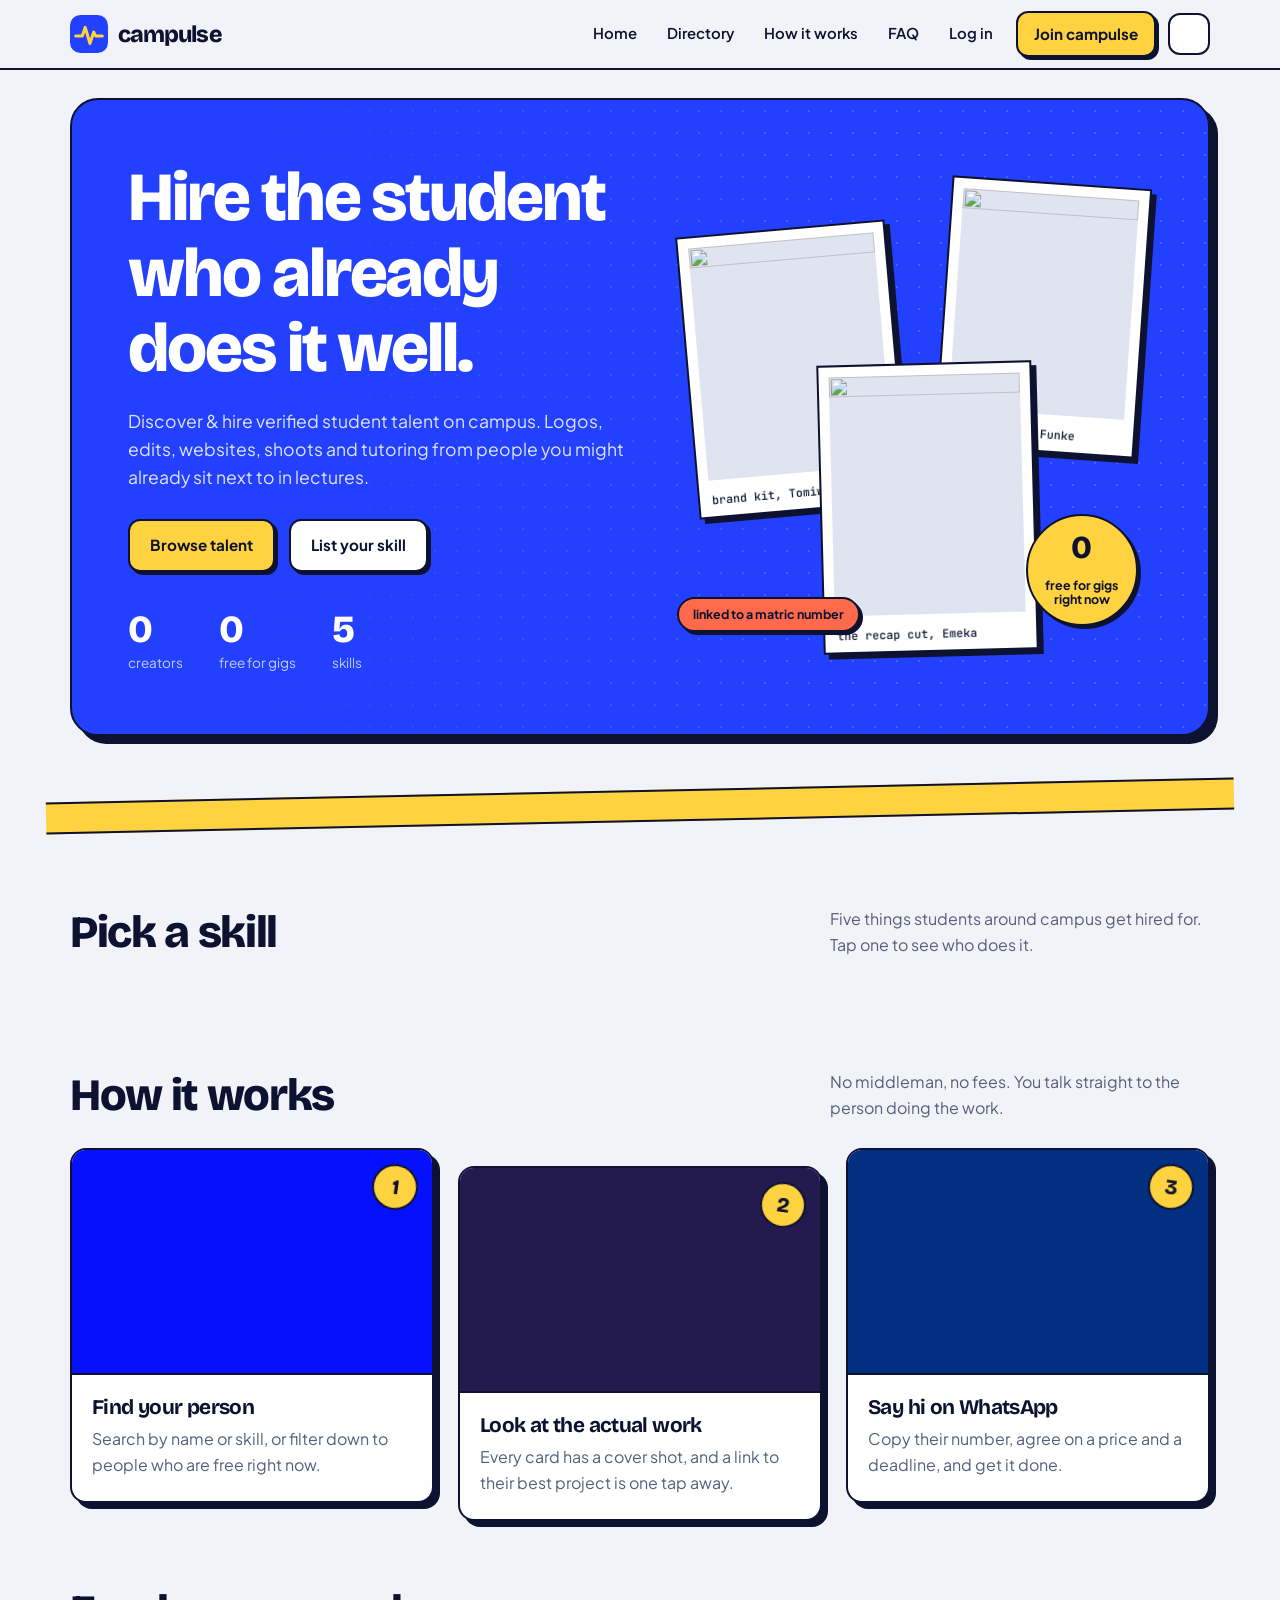
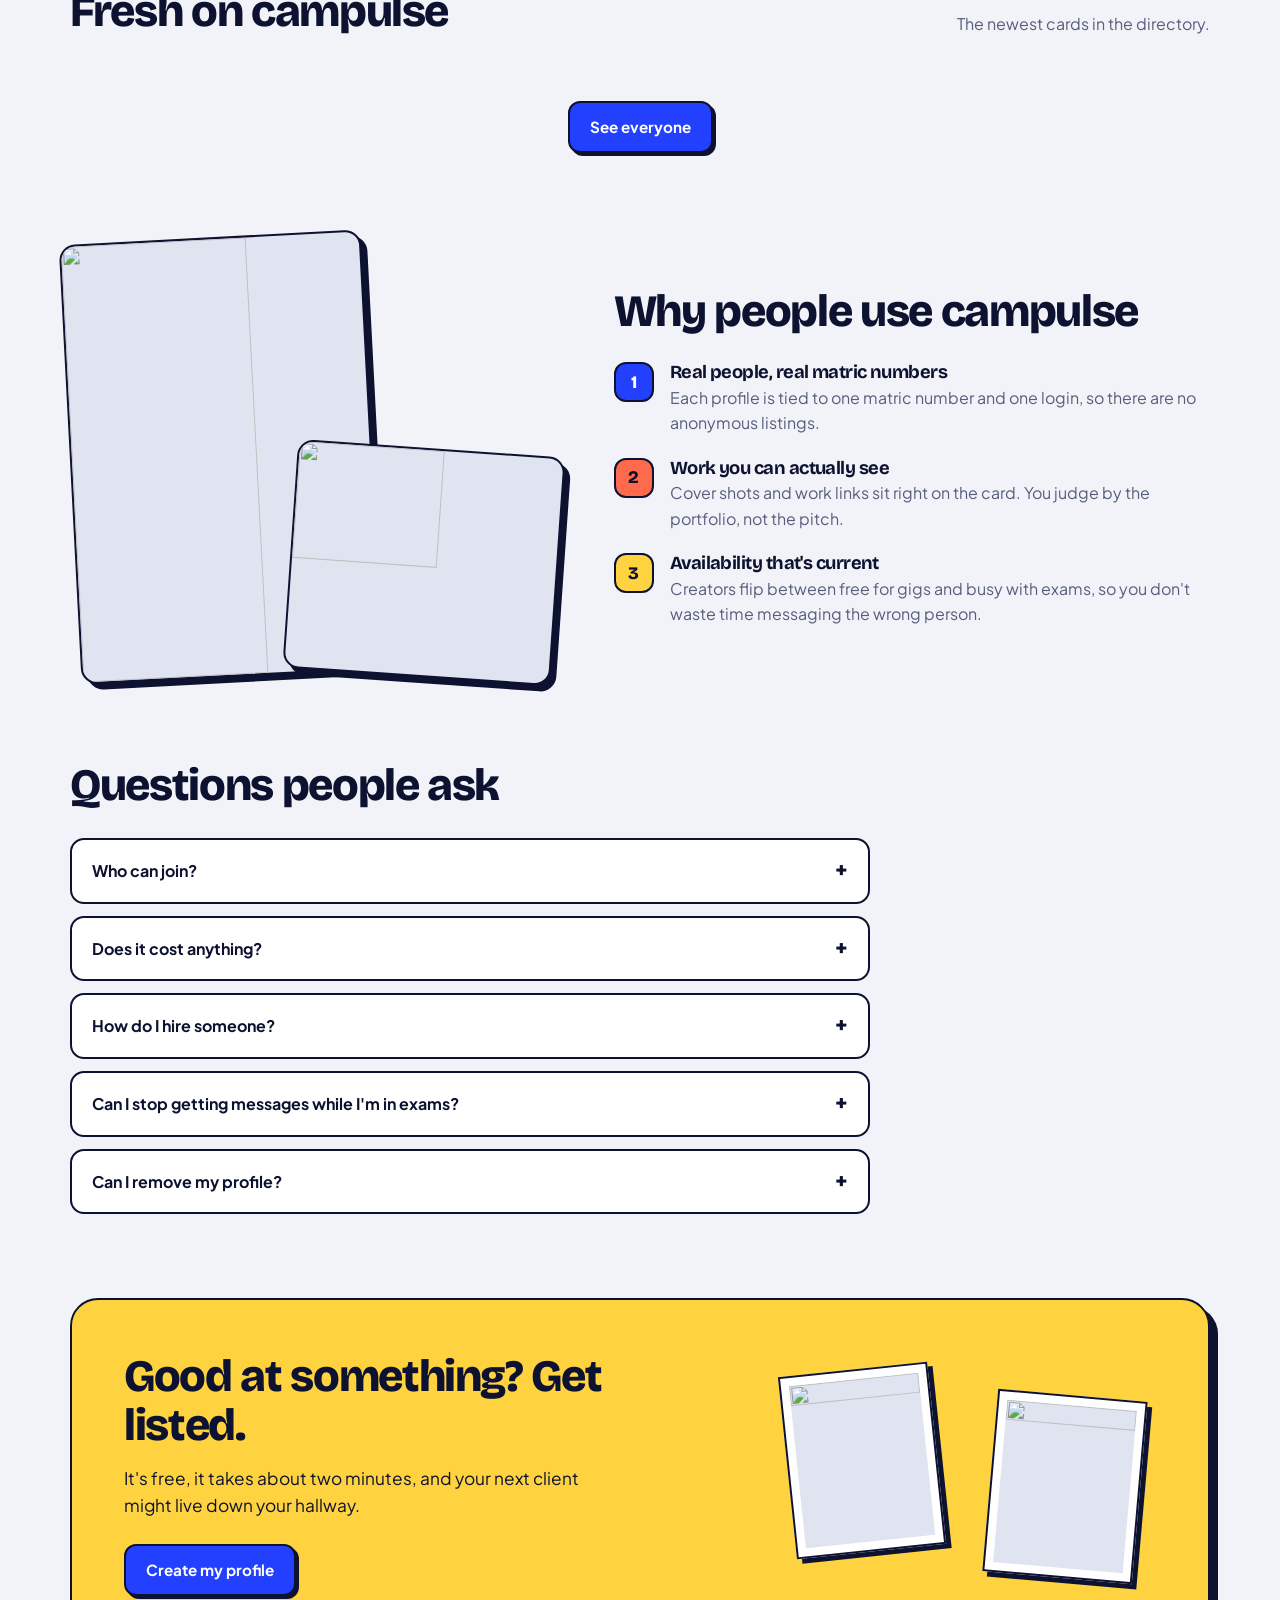
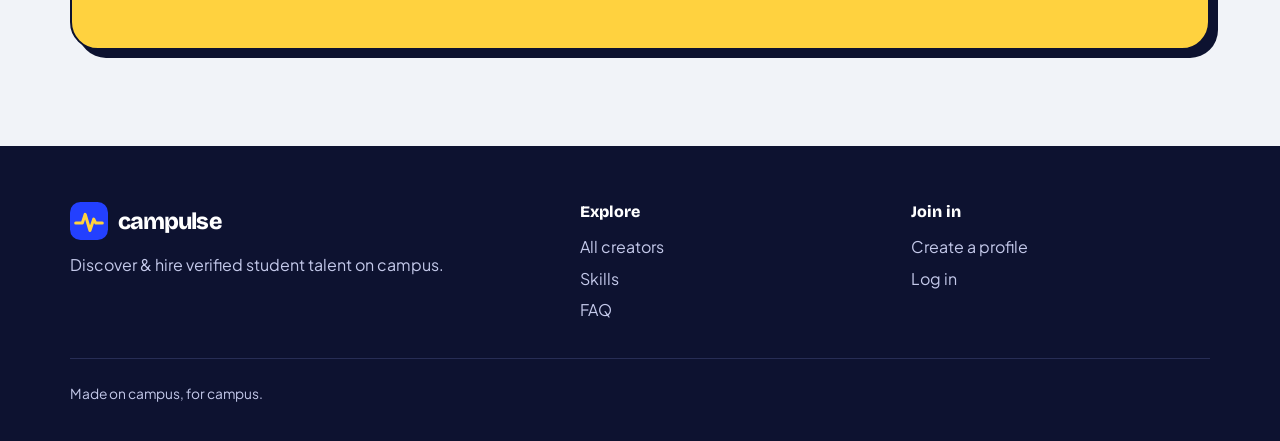
==== commit 93a27553: "NAv" ====
--- a/index.html
+++ b/index.html
@@ -9,10 +9,7 @@
 <nav aria-label="Main" class="links">
 <a data-route="explore" href="index.html">Home</a>
 <a data-route="directory" href="directory.html">Directory</a>
-<a data-scroll="skills" href="index.html#skills">Skills</a>
 <a data-scroll="how" href="index.html#how">How it works</a>
-<a data-scroll="fresh" href="index.html#fresh">Top talents</a>
-<a data-scroll="why" href="index.html#why">Why Campulse</a>
 <a data-scroll="faq" href="index.html#faq">FAQ</a>
 <span id="navAuth"><a href="login.html">Log in</a><a class="btn sun" href="signup.html">Join campulse</a></span>
 </nav>
--- a/css/styles.css
+++ b/css/styles.css
@@ -1,10 +1,7 @@
-/* styles.css — Campulse
-   Look: campus noticeboard. Thick ink outlines, hard offset shadows, taped-on polaroids.
-   Colours are CSS variables, so dark mode is just a second set of values. */
 :root {
   --bg: #f1f3f8; --card: #ffffff; --ink: #0d1230; --muted: #565e7c; --line: #0d1230; --soft: #e0e4f0;
   --blue: #2340ff; --sun: #ffd23f; --coral: #ff6a4d; --mint: #2ee6a6;
-  --dark: #0d1230;                    /* never flips, used on yellow/coral surfaces */
+  --dark: #0d1230;
   --mint-d: #0a7d57; --amber-d: #8a4300;
   --shadow-c: #0d1230; --r: 16px;
   --display: 'Bricolage Grotesque', 'Plus Jakarta Sans', system-ui, sans-serif;
@@ -30,7 +27,6 @@
 :focus-visible { outline: 3px solid var(--blue); outline-offset: 3px; }
 [data-theme="dark"] :focus-visible { outline-color: var(--sun); }
 
-/* ---------- Nav ---------- */
 .nav { position: sticky; top: 0; z-index: 60; border-bottom: 2px solid var(--line);
   background: color-mix(in srgb, var(--bg) 90%, transparent); backdrop-filter: blur(12px); }
 .nav .wrap { display: flex; align-items: center; gap: 12px; height: 68px; }
@@ -48,7 +44,6 @@
 .icon-btn:hover { transform: rotate(-12deg); }
 #menuBtn { display: none; }
 
-/* ---------- Buttons ---------- */
 .btn { display: inline-flex; align-items: center; justify-content: center; gap: 8px; padding: 12px 20px; border-radius: 12px;
   border: 2px solid var(--line); background: var(--card); color: var(--ink); font-weight: 700; font-size: .95rem; cursor: pointer;
   box-shadow: 3px 3px 0 var(--shadow-c); transition: transform .15s, box-shadow .15s; }
@@ -64,7 +59,6 @@
 .link-danger { background: none; border: 0; color: var(--coral); font-weight: 700; cursor: pointer; }
 .link-danger:hover { text-decoration: underline; }
 
-/* ---------- Hero ---------- */
 .view { animation: fadeUp .4s ease both; }
 .hero { --shadow-c: var(--dark); position: relative; overflow: hidden; margin-top: 28px; padding: 60px 56px;
   display: grid; grid-template-columns: 1.05fr .95fr; gap: 24px; align-items: center;
@@ -96,14 +90,12 @@
 .blob.s1 b { display: block; font: 800 2rem var(--display); line-height: 1; }
 .blob.s2 { left: 0; bottom: 20px; padding: 8px 14px; border-radius: 99px; background: var(--coral); --r0: 4deg; box-shadow: 3px 3px 0 var(--dark); animation-delay: -2s; }
 
-/* ---------- Ticker band ---------- */
 .marquee { margin: 54px -24px 0; background: var(--sun); color: var(--dark); border-block: 2px solid var(--dark);
   transform: rotate(-1.2deg); overflow: hidden; }
 .track { display: flex; align-items: center; gap: 28px; width: max-content; padding: 14px 0; animation: slide 32s linear infinite; }
 .track span { font: 800 1.35rem var(--display); letter-spacing: -.02em; white-space: nowrap; }
 .marquee:hover .track { animation-play-state: paused; }
 
-/* ---------- Sections ---------- */
 .block { padding-top: 84px; }
 .head { display: flex; justify-content: space-between; align-items: end; gap: 12px 28px; flex-wrap: wrap; margin-bottom: 28px; }
 .head h2, .why h2, .cta h2 { font-size: clamp(1.9rem, 4vw, 2.8rem); font-weight: 800; }
@@ -112,7 +104,6 @@
 html.reveal-enabled .reveal { opacity: 0; transform: translateY(24px); transition: opacity .6s, transform .6s; }
 html.reveal-enabled .reveal.in { opacity: 1; transform: none; }
 
-/* skill tiles: photo + colour tint (multiply) so random photos still look cohesive */
 .tiles { display: grid; grid-template-columns: repeat(5, 1fr); gap: 18px; }
 .tile { position: relative; aspect-ratio: 3/4; padding: 0; text-align: left; color: #fff; cursor: pointer; overflow: hidden;
   background: var(--tc); border: 2px solid var(--line); border-radius: var(--r); box-shadow: 5px 5px 0 var(--shadow-c);
@@ -127,7 +118,6 @@
 .tile-t small { font-size: .8rem; opacity: .9; }
 .tile-t .mono { color: #fff; opacity: .85; margin-top: 4px; }
 
-/* spotlight posters */
 .spot { display: flex; gap: 20px; overflow-x: auto; scroll-snap-type: x mandatory; padding: 4px 6px 26px; scrollbar-width: thin; }
 .spot-card { position: relative; flex: 0 0 min(320px, 80%); aspect-ratio: 4/5; scroll-snap-align: start; padding: 0; text-align: left; color: #fff;
   overflow: hidden; cursor: pointer; background: var(--blue); border: 2px solid var(--line); border-radius: var(--r);
@@ -141,7 +131,6 @@
 .spot-body em { font-style: normal; font-weight: 600; font-size: .85rem; color: var(--sun); }
 .spot-bio { font-size: .88rem; opacity: .9; display: -webkit-box; -webkit-line-clamp: 2; -webkit-box-orient: vertical; overflow: hidden; }
 
-/* how it works */
 .steps { display: grid; grid-template-columns: repeat(3, 1fr); gap: 24px; }
 .step { position: relative; background: var(--card); border: 2px solid var(--line); border-radius: var(--r); box-shadow: 6px 6px 0 var(--shadow-c); padding: 0 20px 24px; }
 .step:nth-child(2) { transform: translateY(18px); }
@@ -154,7 +143,6 @@
 .step h3 { font-size: 1.3rem; margin-bottom: 6px; }
 .step p { color: var(--muted); }
 
-/* directory controls */
 .toolbar { display: grid; grid-template-columns: 1fr auto; gap: 12px; }
 .search { display: flex; align-items: center; gap: 10px; padding: 0 16px; background: var(--card); border: 2px solid var(--line); border-radius: 14px; box-shadow: 4px 4px 0 var(--shadow-c); transition: box-shadow .2s, transform .2s; }
 .search:focus-within { transform: translate(-2px, -2px); box-shadow: 6px 6px 0 var(--blue); }
@@ -177,10 +165,9 @@
 .dir-head h1 { font-size: clamp(2rem, 5vw, 3.2rem); font-weight: 800; margin-bottom: 8px; }
 .see-all { display: flex; justify-content: center; margin-top: 36px; }
 
-/* ---------- Profile card ---------- */
 .card { position: relative; display: flex; flex-direction: column; overflow: hidden; background: var(--card);
   border: 2px solid var(--line); border-radius: var(--r); box-shadow: 6px 6px 0 var(--shadow-c);
-  animation: cardIn .5s cubic-bezier(.2,.8,.2,1) both; animation-delay: calc(var(--i, 0) * 60ms);   /* staggered entrance */
+  animation: cardIn .5s cubic-bezier(.2,.8,.2,1) both; animation-delay: calc(var(--i, 0) * 60ms);
   transition: transform .2s, box-shadow .2s; }
 .card:hover { transform: translate(-4px, -4px); box-shadow: 10px 10px 0 var(--shadow-c); }
 .cover { position: relative; aspect-ratio: 16/9; overflow: hidden; background: linear-gradient(135deg, var(--blue), var(--coral)); }
@@ -214,12 +201,10 @@
 .spot-body .badge { background: rgba(255,255,255,.95); }
 .tag { padding: 4px 12px; border-radius: 8px; background: var(--sun); color: var(--dark); border: 2px solid var(--dark); font-weight: 800; font-size: .78rem; }
 
-/* skeleton shimmer */
 .skel { background: linear-gradient(90deg, var(--soft) 25%, color-mix(in srgb, var(--soft) 45%, var(--card)) 50%, var(--soft) 75%); background-size: 200% 100%; animation: shimmer 1.3s infinite linear; }
 .skel.line { height: 12px; border-radius: 6px; } .w80 { width: 80%; } .w60 { width: 60%; } .w30 { width: 30%; }
 .skel-card { animation: none; } .skel-card:hover { transform: none; box-shadow: 6px 6px 0 var(--shadow-c); }
 
-/* ---------- Why / FAQ / CTA ---------- */
 .why { display: grid; grid-template-columns: .9fr 1.1fr; gap: 56px; align-items: center; }
 .why-art { position: relative; height: 440px; }
 .why-art img { position: absolute; object-fit: cover; border: 2px solid var(--line); border-radius: var(--r); box-shadow: 6px 6px 0 var(--shadow-c); transition: transform .4s; background: var(--soft); }
@@ -246,7 +231,6 @@
 .cta-art .polaroid { width: 150px; padding: 8px 8px 8px; animation: none; }
 .cta-art .polaroid:first-child { left: 8%; top: 10px; } .cta-art .polaroid:last-child { right: 4%; top: 36px; }
 
-/* ---------- Footer ---------- */
 .foot { margin-top: 96px; padding: 56px 0 36px; background: #0d1230; color: #c4c9ea; --shadow-c: #000; }
 .foot .brand { color: #fff; margin-bottom: 12px; }
 .foot-grid { display: grid; grid-template-columns: 1.6fr 1fr 1fr; gap: 32px; }
@@ -254,7 +238,6 @@
 .foot a:not(.brand) { display: block; padding: 3px 0; } .foot a:not(.brand):hover { color: var(--sun); }
 .fine { grid-column: 1/-1; padding-top: 24px; border-top: 1px solid #272d55; font-size: .86rem; }
 
-/* ---------- Forms / auth ---------- */
 .panel { background: var(--card); border: 2px solid var(--line); border-radius: 20px; padding: 24px; box-shadow: 6px 6px 0 var(--shadow-c); }
 .form { display: grid; gap: 18px; }
 .fields { display: grid; grid-template-columns: 1fr 1fr; gap: 16px; }
@@ -268,7 +251,6 @@
 .switch-line { text-align: center; color: var(--muted); }
 .switch-line a { color: var(--ink); font-weight: 700; text-decoration: underline; text-decoration-thickness: 2px; text-underline-offset: 3px; }
 
-/* auth pages: the .auth wrapper centres the card horizontally AND vertically on desktop */
 .auth { display: grid; place-items: center; min-height: calc(100svh - 68px); padding: 40px 0; }
 .auth-card { width: 100%; max-width: 1040px; display: grid; grid-template-columns: .82fr 1.18fr; overflow: hidden;
   background: var(--card); border: 2px solid var(--line); border-radius: 26px; box-shadow: 8px 8px 0 var(--shadow-c); }
@@ -287,7 +269,6 @@
 .auth-main h1 { font-size: clamp(1.8rem, 3.4vw, 2.4rem); font-weight: 800; }
 .auth-main .form { margin-top: 18px; }
 
-/* ---------- Dashboard ---------- */
 .dash-head { display: flex; justify-content: space-between; align-items: start; gap: 16px; flex-wrap: wrap; padding: 44px 0 26px; }
 .dash-head h1 { font-size: clamp(2rem, 5vw, 3rem); font-weight: 800; }
 .lead-dark { color: var(--muted); margin-top: 8px; max-width: 520px; }
@@ -308,7 +289,6 @@
 .switch input:checked + span { background: var(--mint); }
 .switch input:checked + span::after { transform: translateX(26px); }
 
-/* ---------- Modal / toast ---------- */
 .modal { position: fixed; inset: 0; z-index: 100; display: grid; place-items: center; padding: 16px; background: rgba(6,8,20,.65); backdrop-filter: blur(4px);
   opacity: 0; visibility: hidden; transition: opacity .25s, visibility .25s; }
 .modal.open { opacity: 1; visibility: visible; }
@@ -329,7 +309,6 @@
 .toast.show { opacity: 1; transform: translate(-50%, 0); }
 .toast.err { background: var(--coral); }
 
-/* ---------- Keyframes ---------- */
 @keyframes cardIn { from { opacity: 0; transform: translateY(28px) rotate(1deg); } to { opacity: 1; transform: none; } }
 @keyframes fadeUp { from { opacity: 0; transform: translateY(14px); } to { opacity: 1; transform: none; } }
 @keyframes drop { from { opacity: 0; transform: translateY(-50px) rotate(calc(var(--rot) * 3)); } to { opacity: 1; transform: rotate(var(--rot)); } }
@@ -340,7 +319,6 @@
 @keyframes pop { 40% { transform: scale(1.35); } }
 @keyframes spin { to { transform: rotate(360deg); } }
 
-/* ---------- Responsive ---------- */
 @media (max-width: 1000px) {
   .tiles { grid-template-columns: repeat(3, 1fr); }
   .hero { grid-template-columns: 1fr; padding: 44px 32px 36px; }
@@ -386,3 +364,14 @@
   *, *::before, *::after { animation-duration: .01ms !important; animation-iteration-count: 1 !important; transition-duration: .01ms !important; }
   html.reveal-enabled .reveal { opacity: 1; transform: none; }
 }
+
+.uploader { display: grid; gap: 8px; font-weight: 700; font-size: .86rem; }
+.uploader small { color: var(--muted); font-weight: 500; }
+.u-row { display: flex; align-items: center; gap: 16px; flex-wrap: wrap; }
+.u-box { position: relative; overflow: hidden; display: grid; place-items: center; background: var(--bg); border: 2px dashed var(--line); color: var(--muted); font-weight: 600; font-size: .8rem; text-align: center; }
+.u-box.round { width: 96px; height: 96px; border-radius: 50%; }
+.u-box.wide { width: 100%; max-width: 280px; aspect-ratio: 16/9; border-radius: 14px; }
+.u-box.has { border-style: solid; }
+.u-box img { position: absolute; inset: 0; width: 100%; height: 100%; object-fit: cover; }
+.u-actions { display: flex; gap: 10px; flex-wrap: wrap; }
+.u-actions .btn { padding: 9px 14px; font-size: .86rem; }
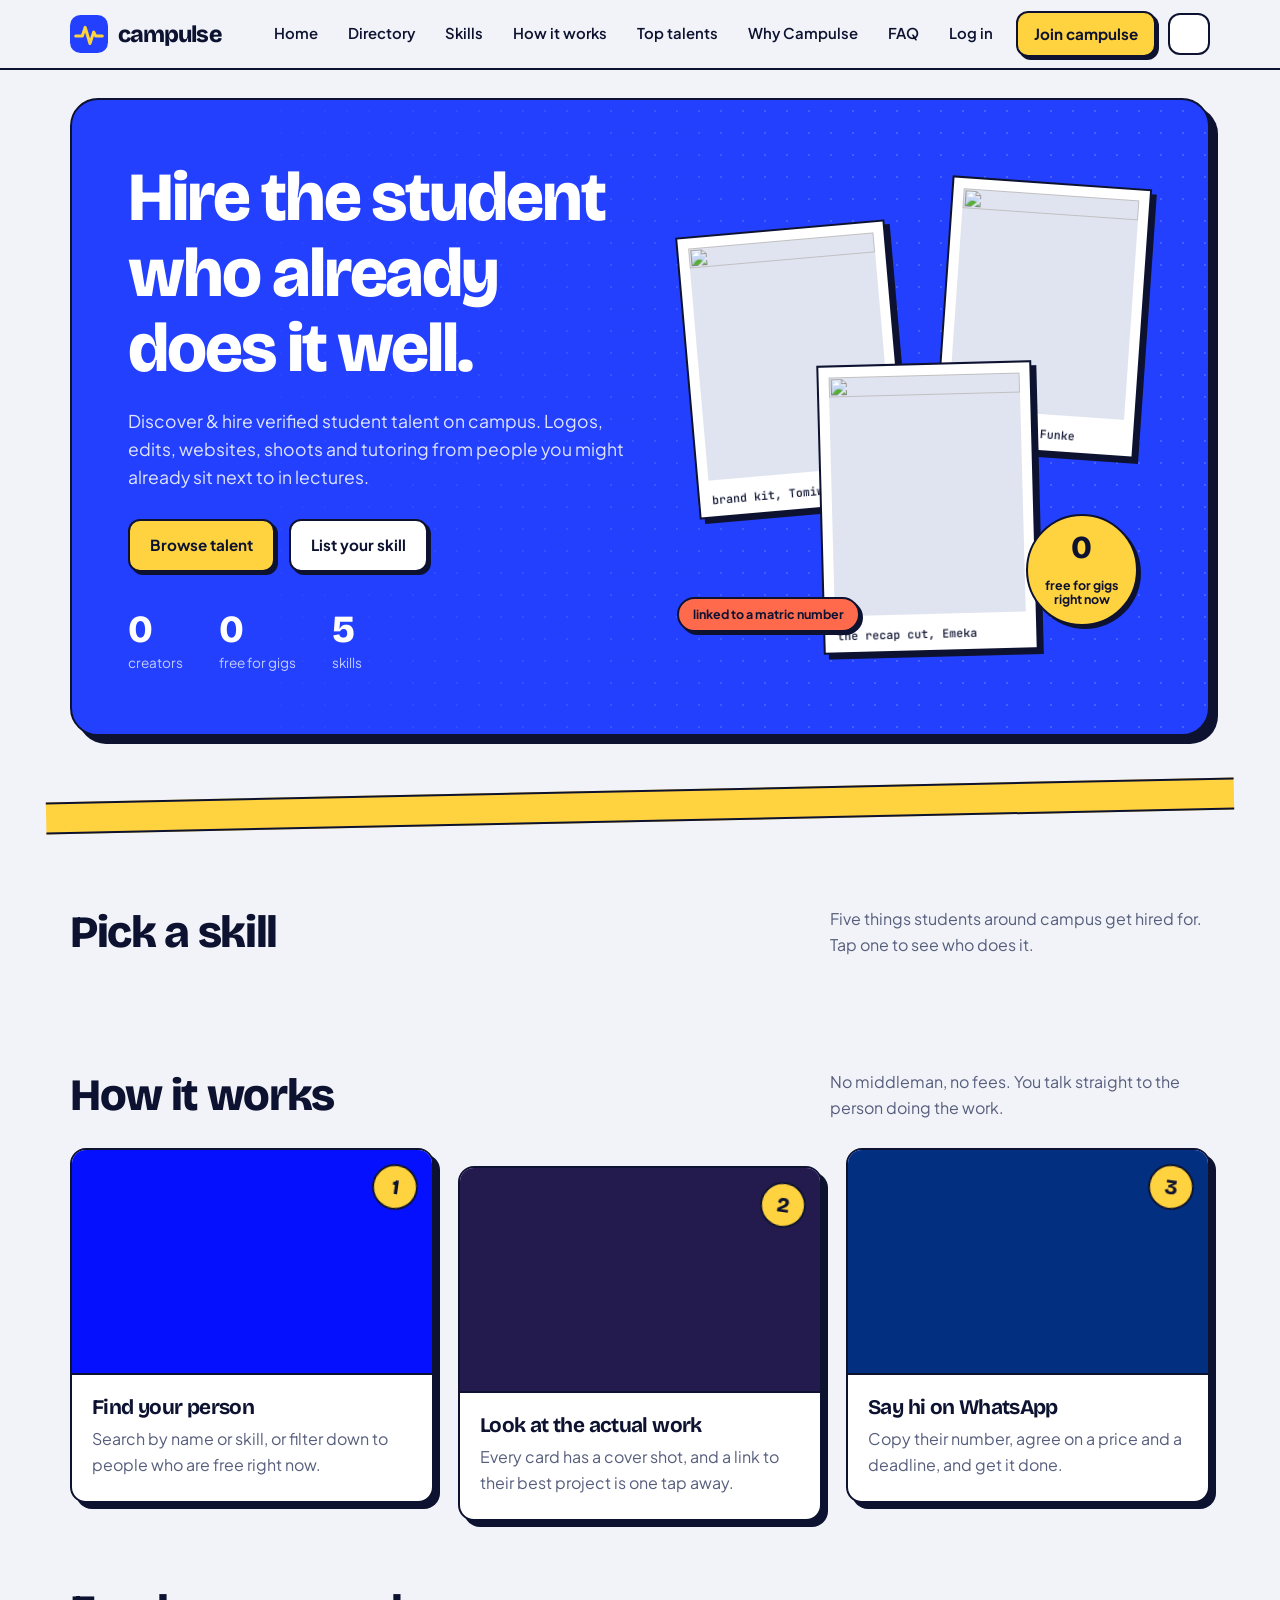
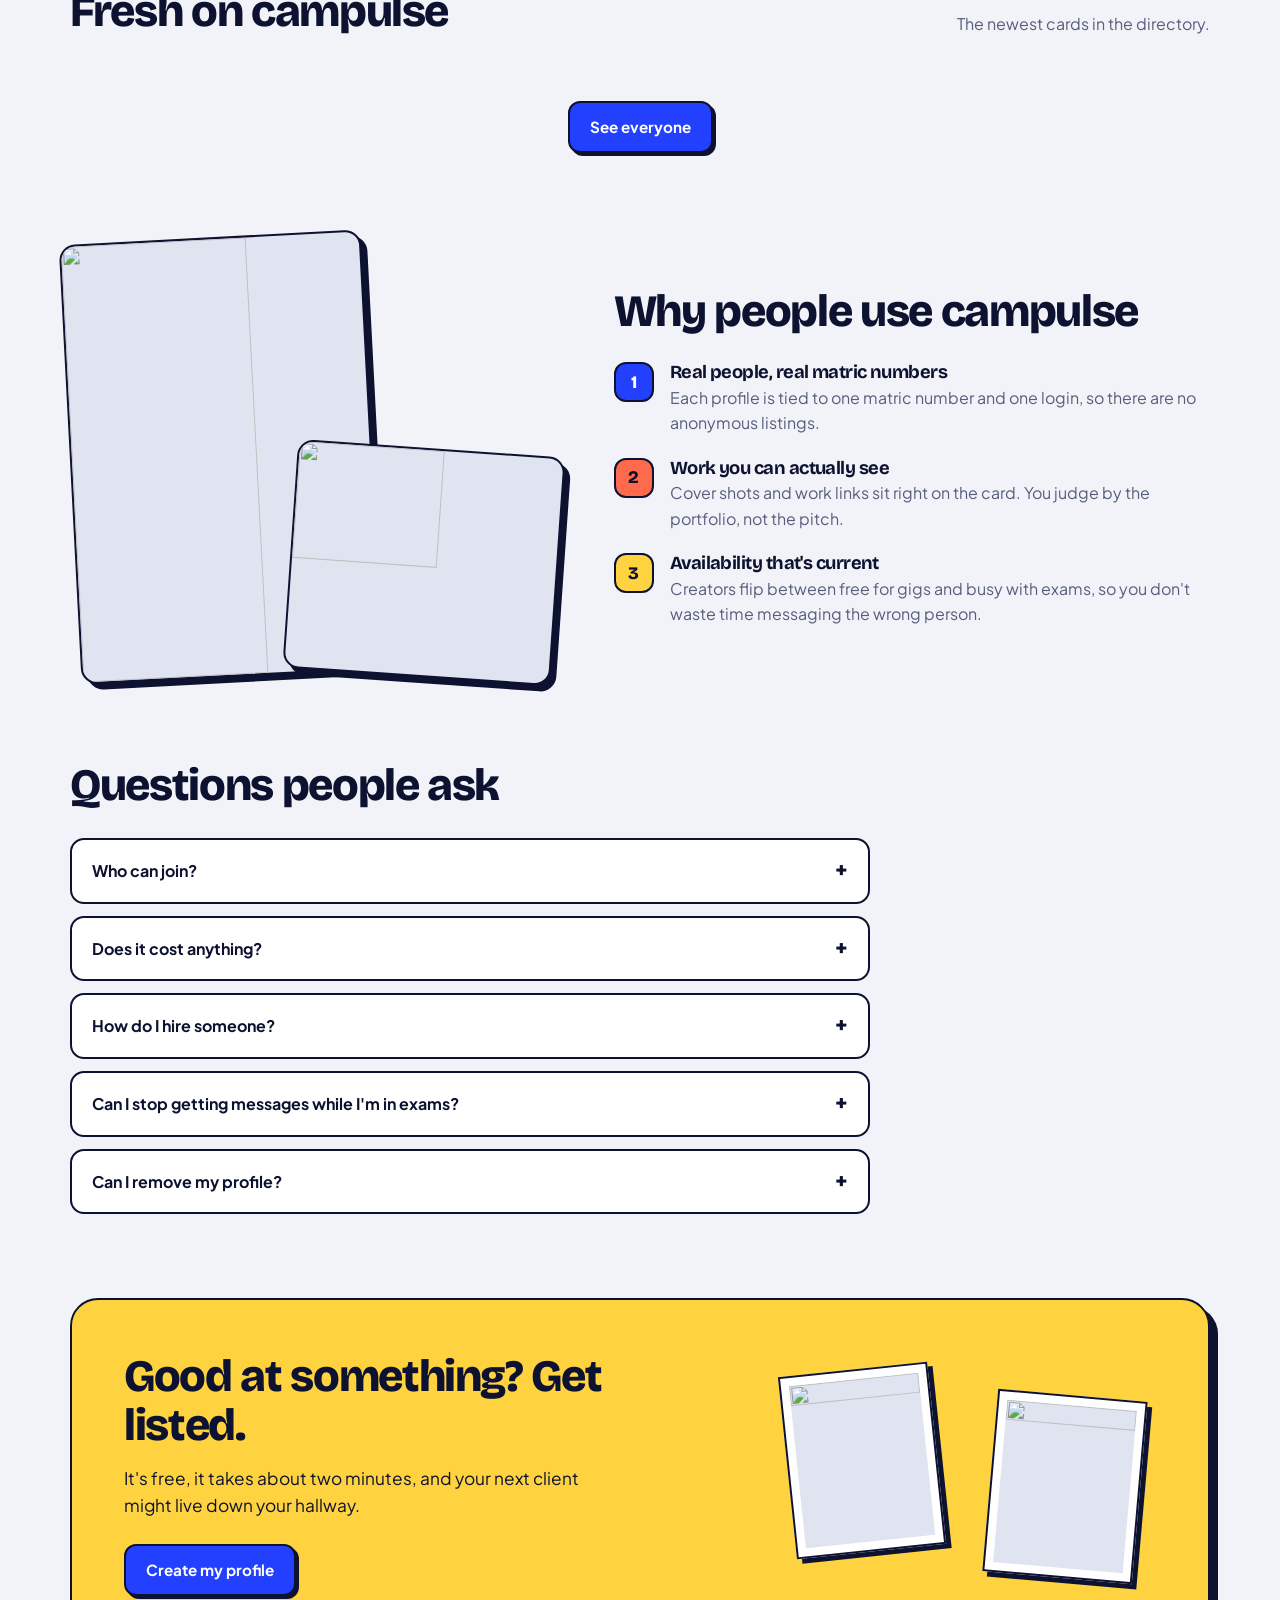
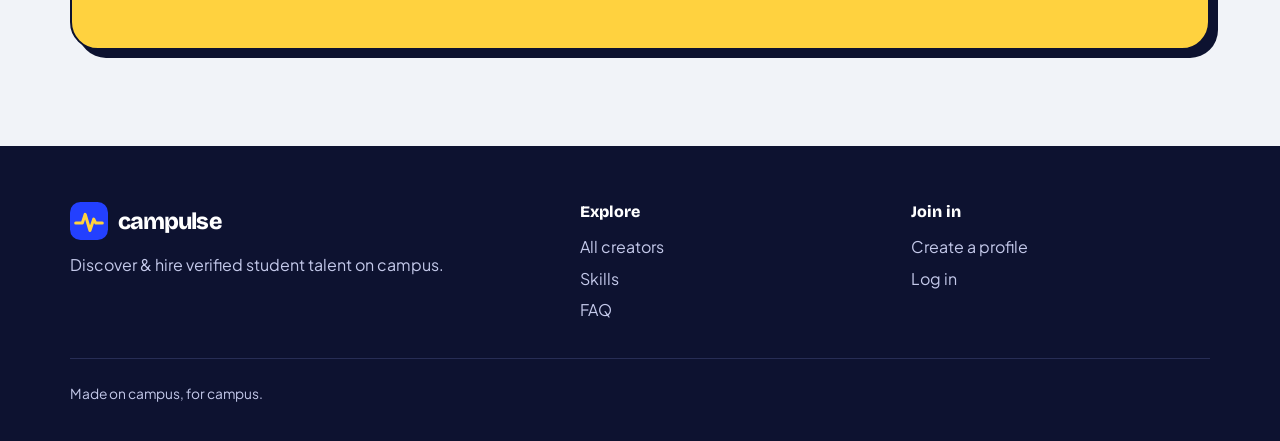
==== commit f42ccb3c: "Tab responsive" ====
--- a/index.html
+++ b/index.html
@@ -9,7 +9,10 @@
 <nav aria-label="Main" class="links">
 <a data-route="explore" href="index.html">Home</a>
 <a data-route="directory" href="directory.html">Directory</a>
+<a data-scroll="skills" href="index.html#skills">Skills</a>
 <a data-scroll="how" href="index.html#how">How it works</a>
+<a data-scroll="fresh" href="index.html#fresh">Top talents</a>
+<a data-scroll="why" href="index.html#why">Why Campulse</a>
 <a data-scroll="faq" href="index.html#faq">FAQ</a>
 <span id="navAuth"><a href="login.html">Log in</a><a class="btn sun" href="signup.html">Join campulse</a></span>
 </nav>
--- a/css/styles.css
+++ b/css/styles.css
@@ -319,31 +319,53 @@
 @keyframes pop { 40% { transform: scale(1.35); } }
 @keyframes spin { to { transform: rotate(360deg); } }
 
-@media (max-width: 1000px) {
-  .tiles { grid-template-columns: repeat(3, 1fr); }
-  .hero { grid-template-columns: 1fr; padding: 44px 32px 36px; }
-  .collage { height: 360px; max-width: 520px; width: 100%; margin: 6px auto 0; }
-  .p1 { width: 165px; } .p2 { width: 160px; } .p3 { width: 170px; }
-  .why { grid-template-columns: 1fr; gap: 36px; } .why-art { height: 360px; max-width: 520px; }
-  .steps { grid-template-columns: 1fr; max-width: 520px; } .step:nth-child(2) { transform: none; }
-}
-@media (max-width: 860px) {
+@media (max-width: 1180px) {
   #menuBtn { display: grid; } #themeBtn { margin-left: auto; }
-  .links { position: absolute; top: 68px; left: 0; right: 0; flex-direction: column; align-items: stretch; gap: 4px; margin: 0; padding: 12px 20px 20px;
+  .links { position: absolute; top: 68px; left: 0; right: 0; flex-direction: column; align-items: stretch; gap: 4px; margin: 0; padding: 12px 24px 20px;
     background: var(--bg); border-bottom: 2px solid var(--line); opacity: 0; visibility: hidden; transform: translateY(-10px); transition: .25s; }
   .nav.open .links { opacity: 1; visibility: visible; transform: none; }
   .links a:not(.btn), .links .link { padding: 13px 12px; text-align: left; }
   .links .btn { margin: 8px 0 0; }
-  .auth-card, .auth-card.slim { grid-template-columns: 1fr; max-width: 560px; }
+}
+@media (max-width: 1000px) {
+  .hero > * { min-width: 0; }
+  .hero { grid-template-columns: 1fr; gap: 32px; padding: 48px 36px 40px; }
+  .hero h1 { font-size: clamp(2.6rem, 7vw, 3.8rem); }
+  .lead { max-width: 560px; }
+  .collage { width: 100%; max-width: 640px; height: 400px; margin: 0 auto; }
+  .p1 { width: 190px; } .p2 { width: 185px; } .p3 { width: 195px; }
+  .block { padding-top: 72px; }
+  .steps { gap: 18px; } .step:nth-child(2) { transform: none; }
+  .why { gap: 36px; } .why-art { height: 380px; }
+  .foot-grid { gap: 28px; }
+}
+@media (min-width: 621px) and (max-width: 1000px) {
+  .tiles { grid-template-columns: repeat(6, 1fr); }
+  .tile { grid-column: span 2; }
+  .tile:nth-child(n+4) { grid-column: span 3; aspect-ratio: 16/10; }
+}
+@media (max-width: 960px) {
+  .auth-card, .auth-card.slim { grid-template-columns: 1fr; max-width: 640px; }
   .auth-art { display: none; }
-  .auth-main { padding: 30px 24px; }
-  .auth { min-height: 0; padding: 24px 0 40px; place-items: start center; }
+  .auth-main { padding: 34px 32px; }
+  .auth { padding: 32px 0 48px; }
+}
+@media (max-width: 860px) {
+  .cta { grid-template-columns: 1fr; padding: 40px 32px; }
+  .cta-art { width: 100%; max-width: 420px; height: 210px; margin: 0 auto; }
+}
+@media (max-width: 700px) {
   .dash-grid { grid-template-columns: 1fr; } .dash-side { margin-top: 0; }
-  .cta { grid-template-columns: 1fr; padding: 34px 26px; } .cta-art { height: 200px; }
+  #dashPreview { max-width: 480px; }
+  .steps { grid-template-columns: 1fr; max-width: 520px; margin: 0 auto; }
+  .why { grid-template-columns: 1fr; }
+  .why-art { width: 100%; max-width: 520px; height: 340px; margin: 0 auto; }
 }
 @media (max-width: 620px) {
   .wrap { padding: 0 16px; }
+  .links { padding: 12px 16px 20px; }
   .hero { margin-top: 16px; padding: 34px 22px 28px; border-radius: 22px; box-shadow: 5px 5px 0 var(--dark); }
+  .hero h1 { font-size: clamp(2.2rem, 10vw, 2.8rem); }
   .hero-stats { gap: 22px; } .hero-stats dt { font-size: 2rem; }
   .hero-cta .btn { flex: 1 1 100%; }
   .collage { height: 300px; } .p1 { width: 130px; top: 36px; } .p2 { width: 128px; } .p3 { width: 136px; left: 32%; }
@@ -351,14 +373,27 @@
   .marquee { margin-top: 40px; }
   .block { padding-top: 64px; }
   .tiles { grid-template-columns: repeat(2, 1fr); gap: 14px; }
+  .tile, .tile:nth-child(n+4) { grid-column: auto; aspect-ratio: 3/4; }
   .tile:first-child { grid-column: span 2; aspect-ratio: 16/10; }
   .toolbar { grid-template-columns: 1fr; }
   .grid { grid-template-columns: 1fr; }
   .fields { grid-template-columns: 1fr; }
+  .auth { min-height: 0; padding: 24px 0 40px; place-items: start center; }
+  .auth-main { padding: 28px 22px; }
+  .cta { padding: 32px 22px; }
   .why-art { height: 300px; }
   .foot-grid { grid-template-columns: 1fr 1fr; } .foot-grid > :first-child { grid-column: 1/-1; }
   .avail { flex-wrap: wrap; }
   .toast { bottom: 16px; }
+}
+@media (hover: none) {
+  .card:hover, .dash-grid .card:hover { transform: none; box-shadow: 6px 6px 0 var(--shadow-c); }
+  .card:hover .cover img, .tile:hover img, .spot-card:hover img { transform: none; }
+  .tile:hover { transform: none; box-shadow: 5px 5px 0 var(--shadow-c); }
+  .spot-card:hover { transform: none; box-shadow: 6px 6px 0 var(--shadow-c); }
+  .btn:hover { transform: none; box-shadow: 3px 3px 0 var(--shadow-c); }
+  .btn:active { transform: translate(2px, 2px); box-shadow: 0 0 0 var(--shadow-c); }
+  .polaroid:hover { transform: rotate(var(--rot)); z-index: auto; }
 }
 @media (prefers-reduced-motion: reduce) {
   *, *::before, *::after { animation-duration: .01ms !important; animation-iteration-count: 1 !important; transition-duration: .01ms !important; }
